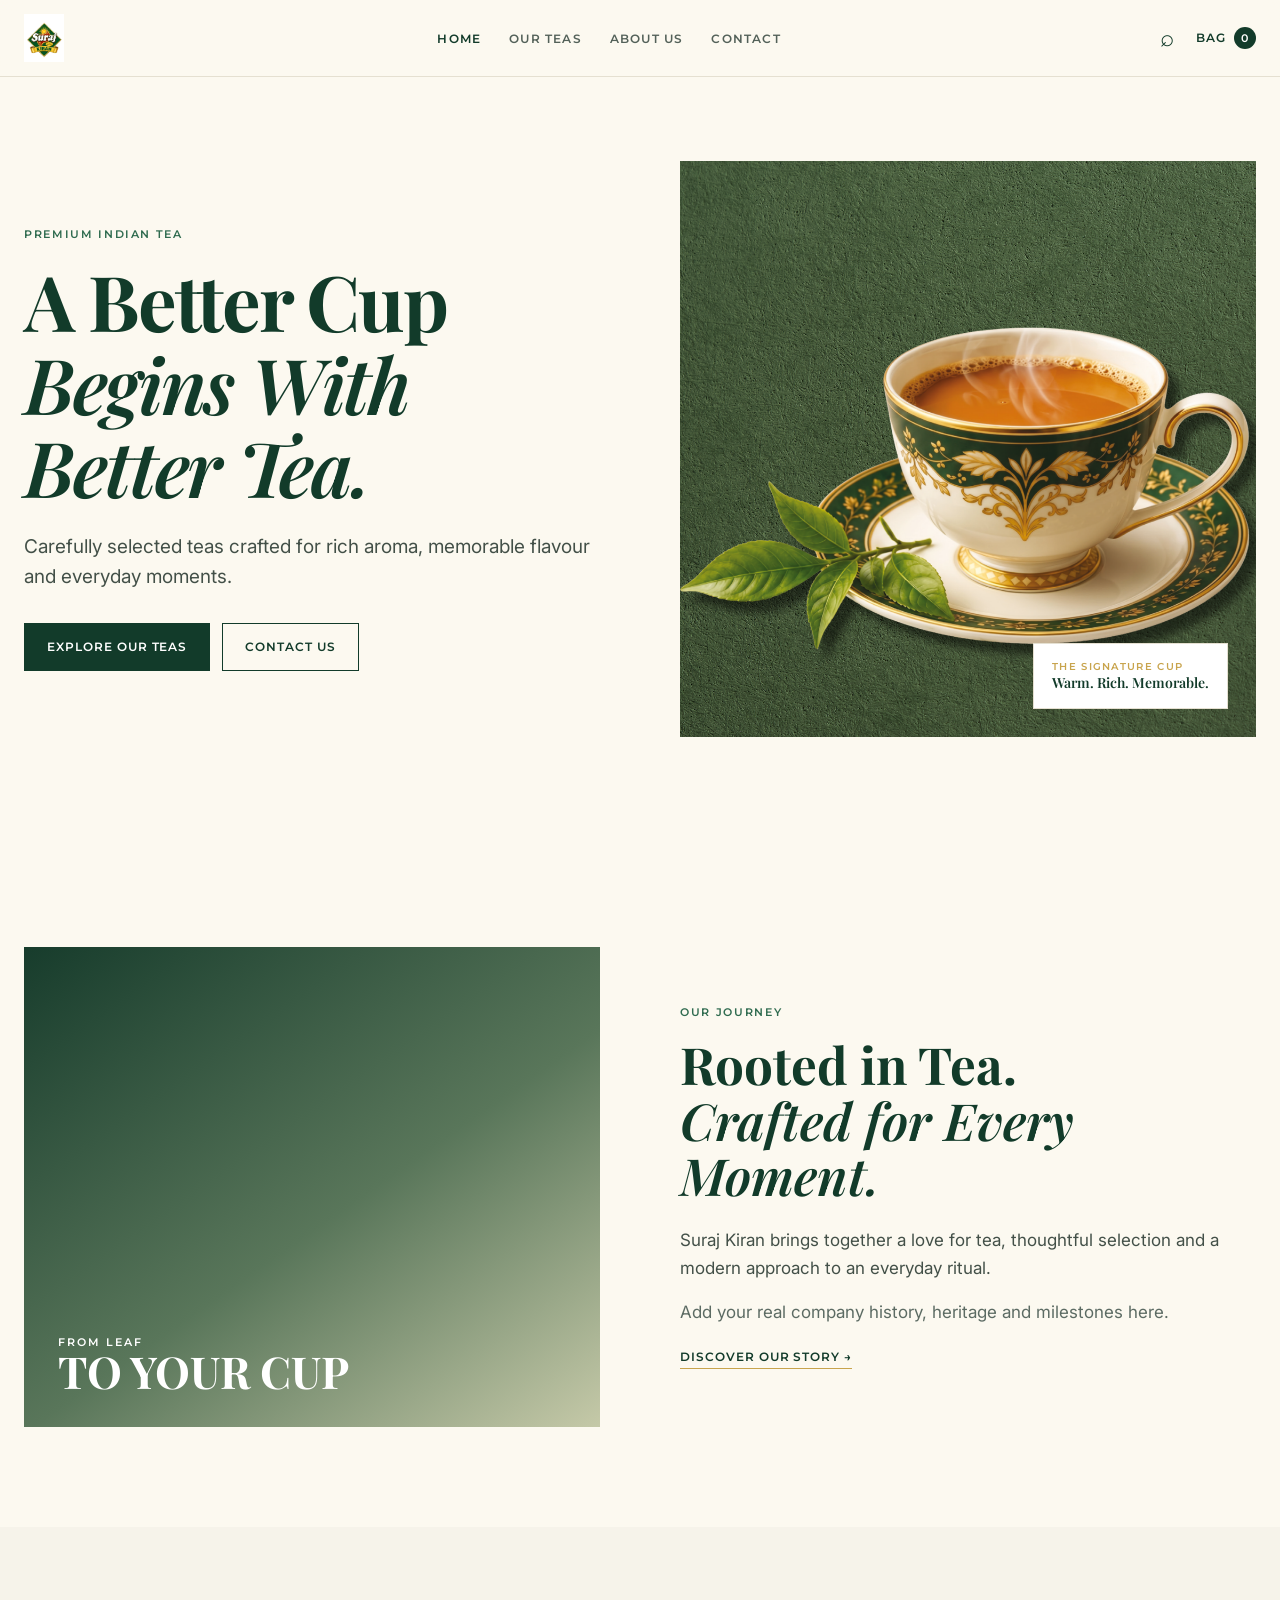
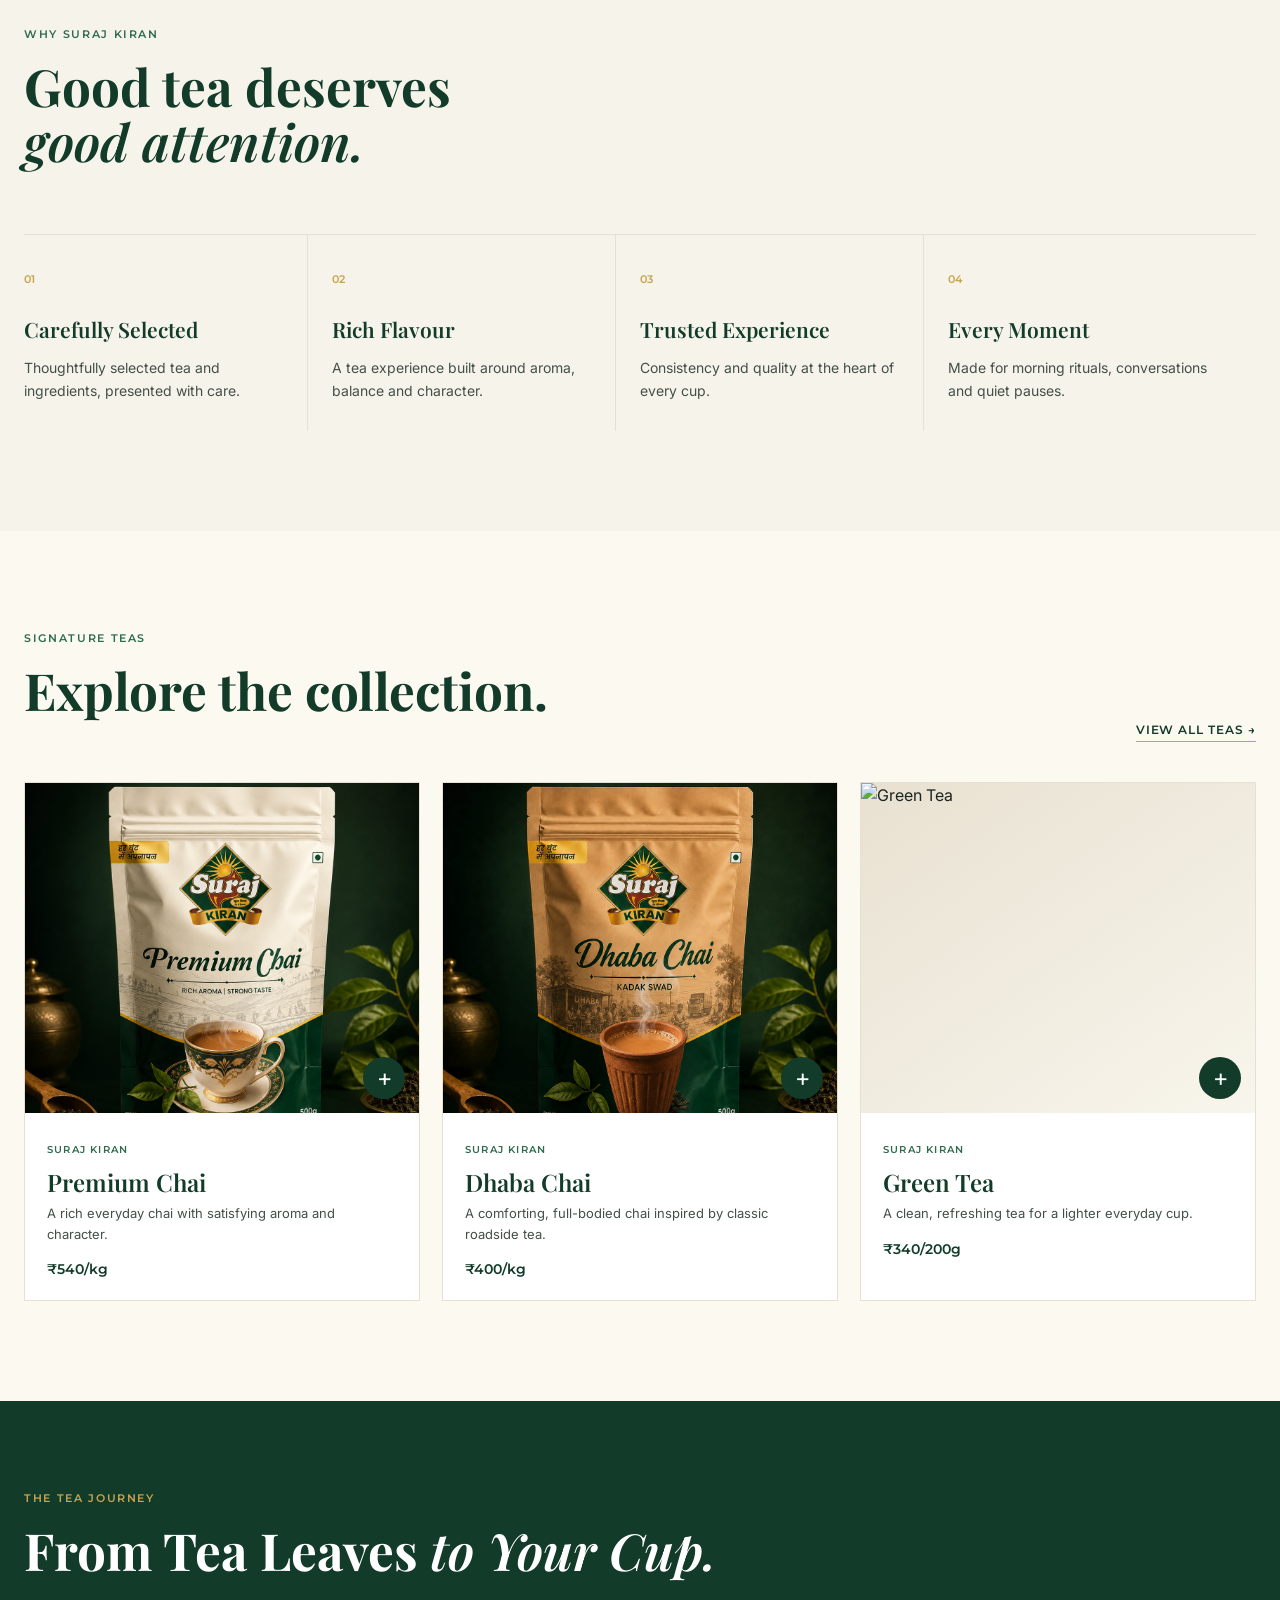
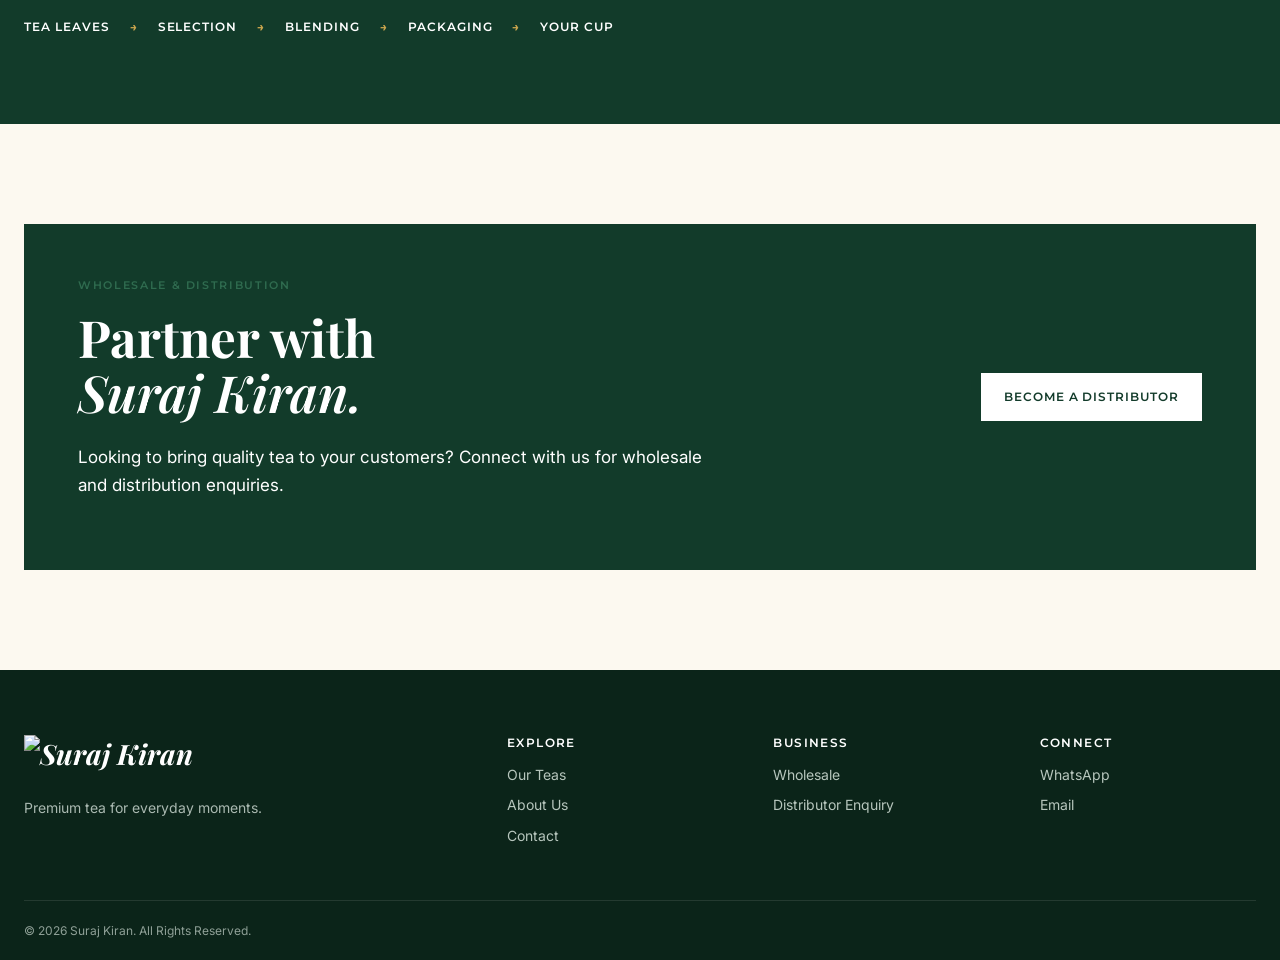
==== index.html @ 79d9b481 "Update index.html" ====
<!doctype html>
<html lang="en">
<head>
  <meta charset="utf-8">
  <meta name="viewport" content="width=device-width,initial-scale=1">
  <meta name="description" content="Suraj Kiran — premium Indian tea crafted for rich aroma and memorable flavour.">
  <title>Suraj Kiran | Premium Indian Tea</title>
  <link rel="preconnect" href="https://fonts.googleapis.com">
  <link rel="preconnect" href="https://fonts.gstatic.com" crossorigin>
  <link href="https://fonts.googleapis.com/css2?family=Inter:wght@400;500;600&family=Montserrat:wght@500;600;700&family=Playfair+Display:ital,wght@0,600;0,700;1,700&display=swap" rel="stylesheet">
  <link rel="stylesheet" href="styles.css">
</head>
<body data-page="home">
<header class="site-header">
  <div class="container nav">
    <button class="icon-btn mobile-only" id="menuBtn" aria-label="Open menu">☰</button>
    <a class="brand" href="index.html"><img src="logo.png" alt="Suraj Kiran"></a>
    <nav id="mainNav">
      <a class="active" href="index.html">Home</a>
      <a href="products.html">Our Teas</a>
      <a href="about.html">About Us</a>
      <a href="contact.html">Contact</a>
    </nav>
    <div class="nav-actions">
      <button class="icon-btn" id="searchBtn" aria-label="Search">⌕</button>
      <a class="cart-link" href="cart.html" aria-label="Shopping bag">Bag <span id="cartCount">0</span></a>
    </div>
  </div>
</header>

<main>
<section class="hero">
  <div class="container hero-grid">
    <div class="hero-copy">
      <span class="eyebrow">PREMIUM INDIAN TEA</span>
      <h1>A Better Cup<br><em>Begins With Better Tea.</em></h1>
      <p>Carefully selected teas crafted for rich aroma, memorable flavour and everyday moments.</p>
      <div class="actions"><a class="btn btn-primary" href="products.html">Explore Our Teas</a><a class="btn btn-ghost" href="contact.html">Contact Us</a></div>
    </div>
    <div class="hero-art hero-photo">
      <img class="hero-cup-image" src="cup with green background.png" alt="Suraj Kiran tea cup">
      <div class="hero-card"><span>THE SIGNATURE CUP</span><strong>Warm. Rich. Memorable.</strong></div>
    </div>
  </div>
</section>

<section class="section story">
  <div class="container split">
    <div class="art-panel plantation"><span>FROM LEAF</span><strong>TO YOUR CUP</strong></div>
    <div>
      <span class="eyebrow">OUR JOURNEY</span>
      <h2>Rooted in Tea.<br><em>Crafted for Every Moment.</em></h2>
      <p>Suraj Kiran brings together a love for tea, thoughtful selection and a modern approach to an everyday ritual.</p>
      <p class="muted">Add your real company history, heritage and milestones here.</p>
      <a class="text-link" href="about.html">Discover our story →</a>
    </div>
  </div>
</section>

<section class="section cream">
  <div class="container">
    <div class="section-head"><div><span class="eyebrow">WHY SURAJ KIRAN</span><h2>Good tea deserves<br><em>good attention.</em></h2></div></div>
    <div class="feature-grid">
      <article><span class="feature-no">01</span><h3>Carefully Selected</h3><p>Thoughtfully selected tea and ingredients, presented with care.</p></article>
      <article><span class="feature-no">02</span><h3>Rich Flavour</h3><p>A tea experience built around aroma, balance and character.</p></article>
      <article><span class="feature-no">03</span><h3>Trusted Experience</h3><p>Consistency and quality at the heart of every cup.</p></article>
      <article><span class="feature-no">04</span><h3>Every Moment</h3><p>Made for morning rituals, conversations and quiet pauses.</p></article>
    </div>
  </div>
</section>

<section class="section">
  <div class="container">
    <div class="section-head"><div><span class="eyebrow">SIGNATURE TEAS</span><h2>Explore the collection.</h2></div><a class="text-link" href="products.html">View all teas →</a></div>
    <div class="product-grid" id="featuredProducts"></div>
  </div>
</section>

<section class="journey">
  <div class="container">
    <span class="eyebrow gold">THE TEA JOURNEY</span>
    <h2>From Tea Leaves <em>to Your Cup.</em></h2>
    <div class="steps"><span>Tea Leaves</span><b>→</b><span>Selection</span><b>→</b><span>Blending</span><b>→</b><span>Packaging</span><b>→</b><span>Your Cup</span></div>
  </div>
</section>

<section class="section">
  <div class="container distributor">
    <div><span class="eyebrow">WHOLESALE & DISTRIBUTION</span><h2>Partner with<br><em>Suraj Kiran.</em></h2><p>Looking to bring quality tea to your customers? Connect with us for wholesale and distribution enquiries.</p></div>
    <a class="btn btn-light" href="contact.html">Become a Distributor</a>
  </div>
</section>
</main>

<footer class="footer"><div class="container footer-grid">
  <div><a class="brand brand-light" href="index.html"><img src="Logo.png" alt="Suraj Kiran"></a><p>Premium tea for everyday moments.</p></div>
  <div><h4>Explore</h4><a href="products.html">Our Teas</a><a href="about.html">About Us</a><a href="contact.html">Contact</a></div>
  <div><h4>Business</h4><a href="contact.html">Wholesale</a><a href="contact.html">Distributor Enquiry</a></div>
  <div><h4>Connect</h4><a href="https://wa.me/919942995694">WhatsApp</a><a href="mailto:info@surajkiran.in">Email</a></div>
</div><div class="container footer-bottom">© 2026 Suraj Kiran. All Rights Reserved.</div></footer>
<script src="app.js"></script>
</body>
</html>
---- styles.css ----
:root{--green:#123b2a;--green2:#2f6b4f;--cream:#fcf9f0;--gold:#c8a44d;--ink:#1c2420;--muted:#5c6b63;--line:#e5e0d1;--white:#fff;--max:1280px}
*{box-sizing:border-box}html{scroll-behavior:smooth}body{margin:0;background:var(--cream);color:var(--ink);font-family:Inter,system-ui,sans-serif;line-height:1.6}a{color:inherit;text-decoration:none}button,input,textarea,select{font:inherit}button{cursor:pointer}.container{width:min(var(--max),calc(100% - 48px));margin:auto}.site-header{position:sticky;top:0;z-index:20;background:rgba(252,249,240,.94);backdrop-filter:blur(12px);border-bottom:1px solid var(--line)}.nav{height:76px;display:flex;align-items:center;gap:36px}.brand{font:italic 700 28px "Playfair Display",serif;color:var(--green);white-space:nowrap}.brand img{height:48px;width:auto;display:block}.brand-light{color:#fff}.nav nav{display:flex;gap:28px;margin:auto}.nav nav a{font:600 12px Montserrat,sans-serif;letter-spacing:.1em;text-transform:uppercase;color:#536159}.nav nav a.active,.nav nav a:hover{color:var(--green)}.nav-actions{display:flex;align-items:center;gap:16px}.icon-btn{border:0;background:transparent;color:var(--green);font-size:24px}.cart-link{font:600 12px Montserrat,sans-serif;letter-spacing:.08em;text-transform:uppercase;color:var(--green)}.cart-link span{display:inline-grid;place-items:center;background:var(--green);color:#fff;border-radius:50%;min-width:22px;height:22px;margin-left:4px;font-size:11px}.mobile-only{display:none}.hero{padding:84px 0 110px;background:var(--cream)}.hero-grid{display:grid;grid-template-columns:1fr 1fr;align-items:center;gap:80px}.hero-copy p{font-size:19px}.eyebrow{display:block;font:600 11px Montserrat,sans-serif;letter-spacing:.15em;color:var(--green2);margin-bottom:18px}.gold{color:var(--gold)}h1,h2{font-family:"Playfair Display",serif;line-height:1.08;color:var(--green);margin:0 0 24px}h1{font-size:clamp(46px,6vw,82px);letter-spacing:-.03em}h2{font-size:clamp(34px,4vw,54px)}h1 em,h2 em{font-weight:600}p{font-size:17px;color:#435048;max-width:650px}.actions{display:flex;gap:12px;flex-wrap:wrap;margin-top:30px}.btn{display:inline-flex;justify-content:center;align-items:center;border:1px solid transparent;padding:14px 22px;min-height:48px;font:600 12px Montserrat,sans-serif;letter-spacing:.08em;text-transform:uppercase}.btn-primary{background:var(--green);color:#fff}.btn-primary:hover{background:#0b2d20}.btn-ghost{border-color:var(--green);color:var(--green)}.btn-light{background:#fff;color:var(--green)}.full{width:100%}.hero-art{min-height:500px;position:relative;background:#e9e2d1;overflow:hidden;display:grid;place-items:center}.hero-photo{background:#e9e2d1}.hero-cup-image{width:100%;height:100%;object-fit:cover;display:block}.hero-card{position:absolute;right:28px;bottom:28px;background:#fff;padding:16px 18px;z-index:4;border:1px solid var(--line);display:flex;flex-direction:column}.hero-card span{font:600 10px Montserrat;letter-spacing:.13em;color:var(--gold)}.hero-card strong{font:600 14px "Playfair Display";color:var(--green)}.section{padding:100px 0}.cream{background:#f6f3ea}.split{display:grid;grid-template-columns:1fr 1fr;gap:80px;align-items:center}.art-panel{min-height:480px;background:linear-gradient(145deg,#173c2c,#59765a 55%,#c5c9a8);color:#fff;display:flex;flex-direction:column;justify-content:end;padding:34px;position:relative;overflow:hidden}.art-panel span,.art-panel strong{position:relative}.art-panel span{font:600 11px Montserrat;letter-spacing:.18em}.art-panel strong{font:700 44px "Playfair Display";line-height:1}.section-head{display:flex;justify-content:space-between;align-items:end;margin-bottom:40px}.text-link{font:600 12px Montserrat;color:var(--green);letter-spacing:.08em;text-transform:uppercase;border-bottom:1px solid var(--gold);padding-bottom:4px}.feature-grid{display:grid;grid-template-columns:repeat(4,1fr);border-top:1px solid var(--line)}.feature-grid article{padding:30px 24px 15px 0;border-right:1px solid var(--line);margin-right:24px}.feature-grid article:last-child{border:0}.feature-no{color:var(--gold);font:600 11px Montserrat}.feature-grid h3{font:600 21px "Playfair Display";color:var(--green);margin:25px 0 10px}.feature-grid p{font-size:14px}.product-grid{display:grid;grid-template-columns:repeat(3,1fr);gap:22px}.product-card{background:#fff;border:1px solid var(--line);position:relative}.product-media{height:330px;background:linear-gradient(145deg,#e8e1d1,#f8f5ec);display:grid;place-items:center;position:relative;overflow:hidden}.product-media img{width:100%;height:100%;object-fit:cover}
.product-slider{
  display:flex;
  width:100%;
  height:100%;
  overflow-x:auto;
  scroll-snap-type:x mandatory;
  scrollbar-width:none;
  -webkit-overflow-scrolling:touch;
}

.product-slider::-webkit-scrollbar{
  display:none;
}

.product-slider img{
  flex:0 0 100%;
  width:100%;
  height:100%;
  object-fit:cover;
  scroll-snap-align:start;
}.quick-add{position:absolute;right:14px;bottom:14px;width:42px;height:42px;border-radius:50%;border:0;background:var(--green);color:#fff;font-size:24px}.product-body{padding:22px}.product-cat{font:600 10px Montserrat;letter-spacing:.12em;color:var(--green2)}.product-name{font:600 24px "Playfair Display";color:var(--green);margin:5px 0}.product-desc{font-size:13px;margin:0 0 16px}.product-meta{display:flex;justify-content:space-between;align-items:center}.price{font:600 14px Montserrat;color:var(--green)}.journey{background:var(--green);color:#fff;padding:90px 0}.journey h2{color:#fff}.steps{display:flex;gap:20px;align-items:center;flex-wrap:wrap;margin-top:40px;font:600 12px Montserrat;letter-spacing:.08em;text-transform:uppercase}.steps b{color:var(--gold)}.distributor{background:var(--green);color:#fff;padding:54px;display:flex;justify-content:space-between;align-items:center;gap:40px}.distributor h2,.distributor p{color:#fff}.footer{background:#0b2419;color:#dce7df;padding:65px 0 20px}.footer-grid{display:grid;grid-template-columns:2fr 1fr 1fr 1fr;gap:50px}.footer h4{color:#fff;margin:0 0 14px;font:600 12px Montserrat;letter-spacing:.12em;text-transform:uppercase}.footer-grid a:not(.brand){display:block;color:#b7c6bd;margin:8px 0;font-size:14px}.footer-grid p{color:#aab9b1;font-size:14px}.footer-bottom{border-top:1px solid #ffffff1a;margin-top:45px;padding-top:20px;color:#8fa097;font-size:12px}.page-hero{padding:90px 0 80px;background:#f1eee5}.catalog-tools{display:flex;gap:15px;align-items:center;justify-content:space-between;margin-bottom:35px;flex-wrap:wrap}.catalog-tools input{flex:1;min-width:230px;padding:15px 18px;border:1px solid var(--line);background:#fff;outline:none}.contact-grid{display:grid;grid-template-columns:1fr 1fr;gap:70px}.contact-list>div{display:flex;flex-direction:column;border-top:1px solid var(--line);padding:16px 0}.contact-list strong{font:600 10px Montserrat;letter-spacing:.12em;text-transform:uppercase;color:var(--green)}.form-card{background:#fff;border:1px solid var(--line);padding:28px}.form-card label{display:block;font:600 10px Montserrat;letter-spacing:.1em;text-transform:uppercase;color:var(--green);margin-bottom:16px}.form-card input,.form-card textarea{width:100%;border:1px solid var(--line);padding:13px;margin-top:7px;background:#fcfbf7;outline:none}.cart-layout{display:grid;grid-template-columns:1.6fr .8fr;gap:35px}.cart-item{background:#fff;border:1px solid var(--line);padding:18px;display:grid;grid-template-columns:90px 1fr auto;gap:18px;align-items:center;margin-bottom:12px}.thumb{width:90px;height:100px;background:#e9e2d1;display:grid;place-items:center}.thumb img{width:100%;height:100%;object-fit:cover}.summary{background:#fff;border:1px solid var(--line);padding:28px;height:max-content;position:sticky;top:100px}.sum-row{display:flex;justify-content:space-between;padding:12px 0;font-size:14px}.sum-row.total{font-size:18px}.panel{background:#fff;border:1px solid var(--line);padding:25px}.small{font-size:12px}.muted{color:var(--muted)}@media(max-width:900px){.nav{height:68px;justify-content:space-between}.mobile-only{display:block}.nav nav{display:none}.nav nav.open{position:absolute;top:68px;left:0;right:0;background:var(--cream);display:flex;flex-direction:column;padding:20px 24px;border-bottom:1px solid var(--line);gap:14px}.hero{padding:55px 0 70px}.hero-grid,.split,.cart-layout,.contact-grid{grid-template-columns:1fr;gap:35px}.hero-art{min-height:390px}.feature-grid{grid-template-columns:1fr 1fr}.product-grid{grid-template-columns:1fr 1fr}.footer-grid{grid-template-columns:1fr 1fr}.distributor{padding:35px;flex-direction:column;align-items:flex-start}}@media(max-width:560px){.container{width:min(100% - 32px,var(--max))}.brand img{height:42px}.nav-actions{gap:8px}.hero-grid{gap:25px}.hero-art{min-height:330px}.hero-card{right:12px;bottom:12px}.section{padding:70px 0}.feature-grid,.product-grid,.footer-grid{grid-template-columns:1fr}.product-media{height:300px}.steps{gap:10px}.distributor{padding:28px 22px}.cart-item{grid-template-columns:62px 1fr}.cart-item>.cart-price{grid-column:2}.thumb{width:62px;height:75px}}
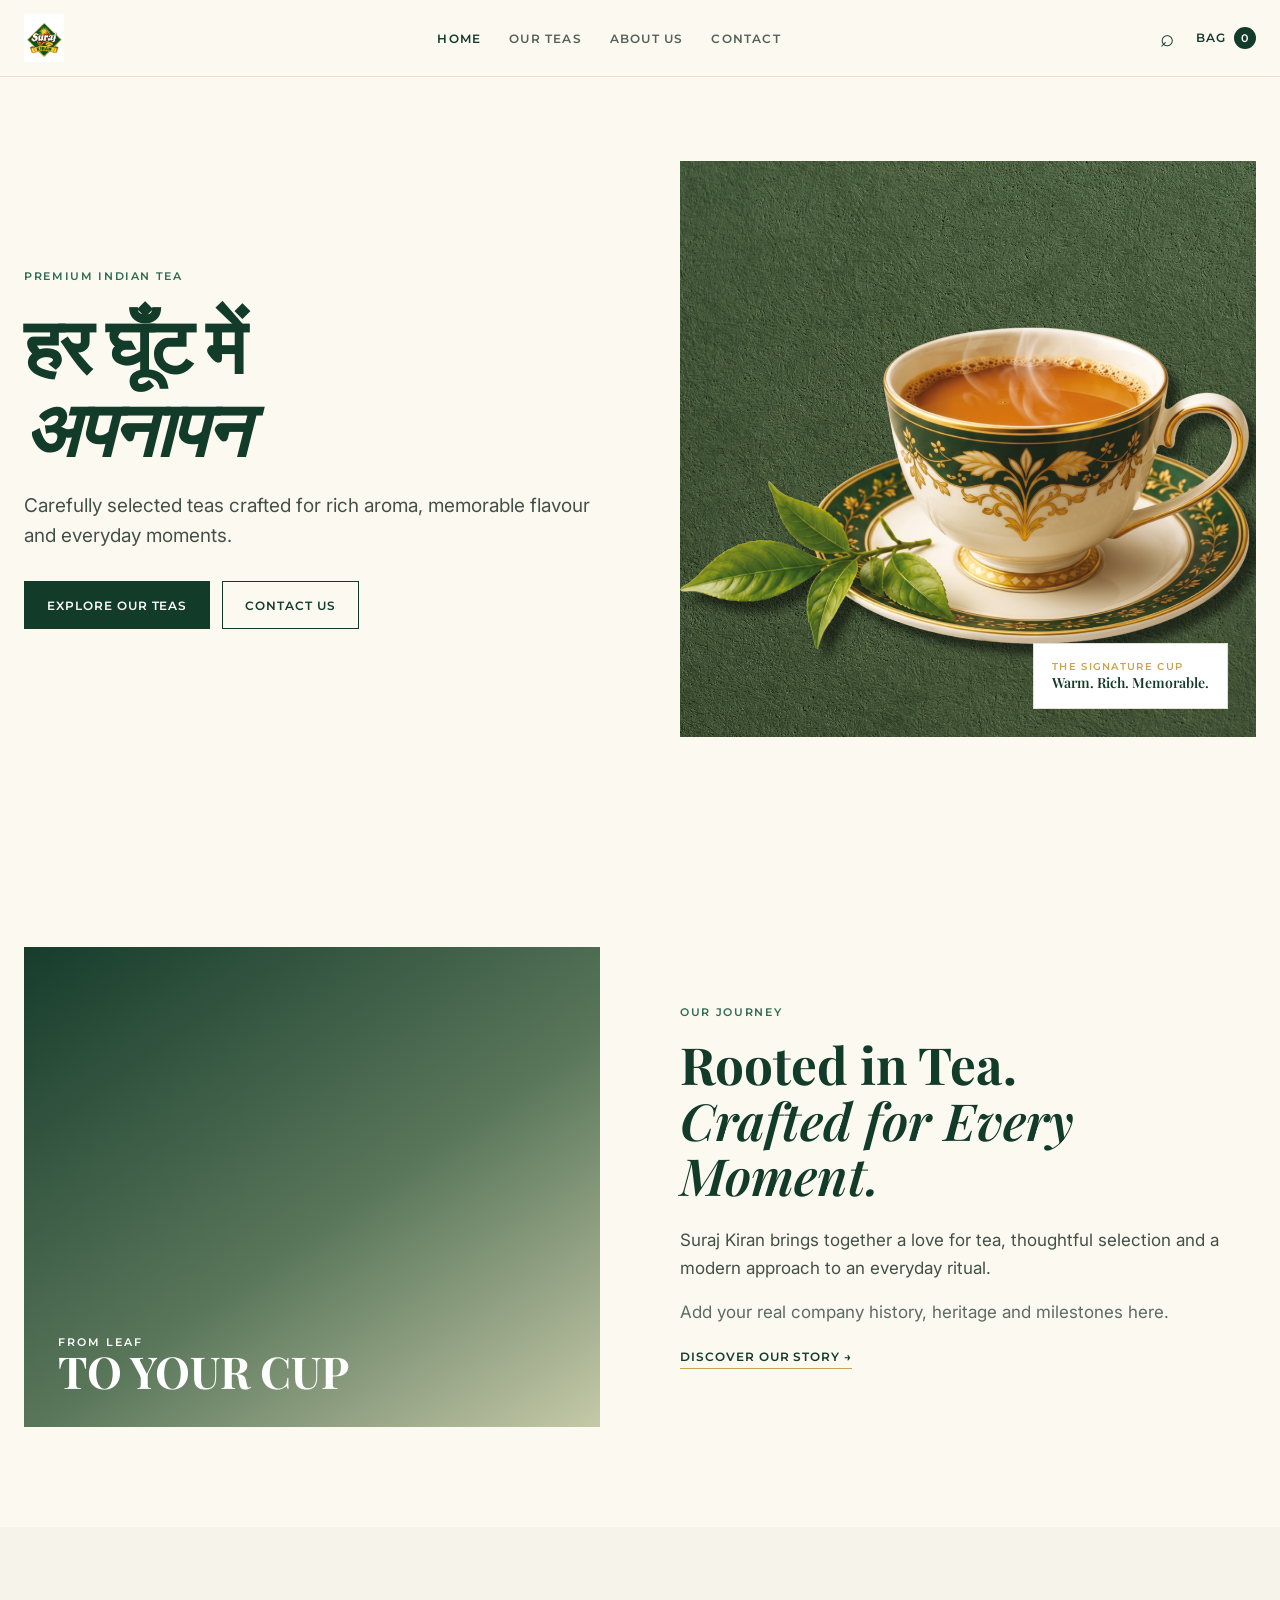
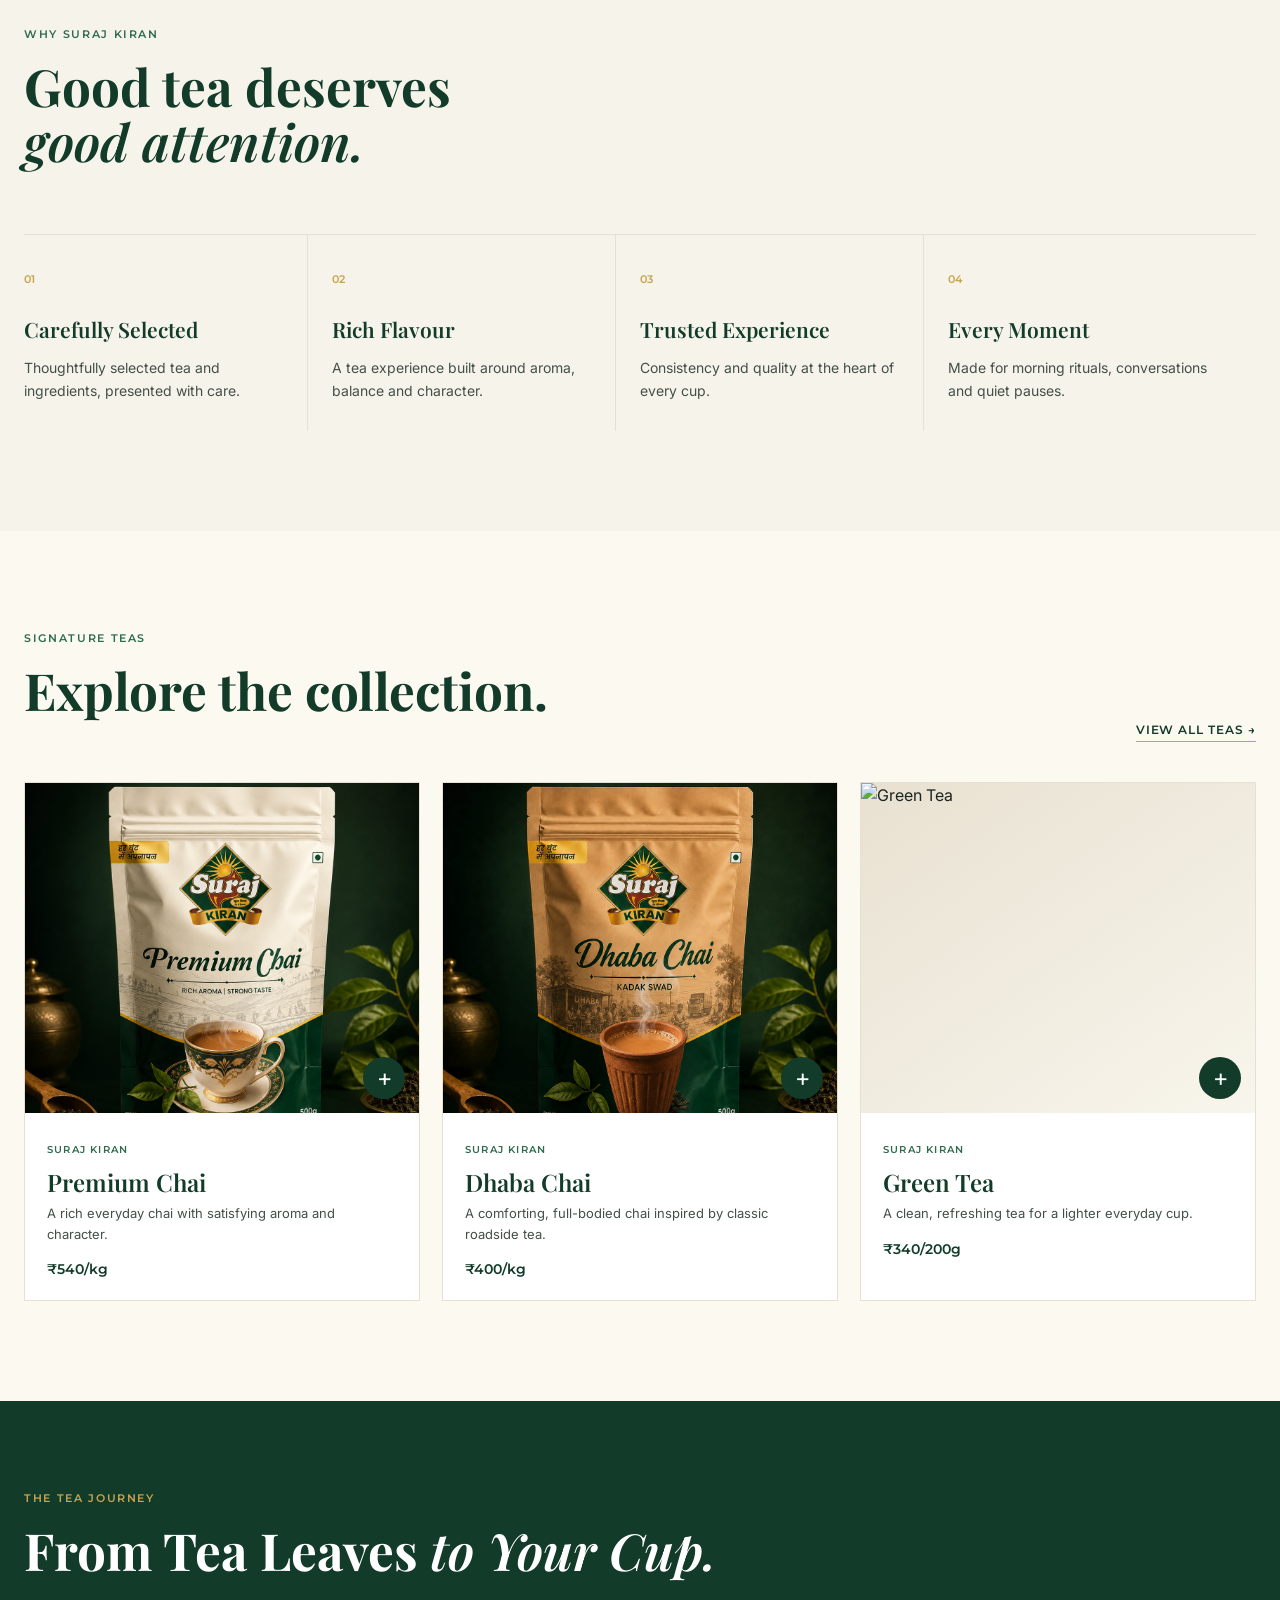
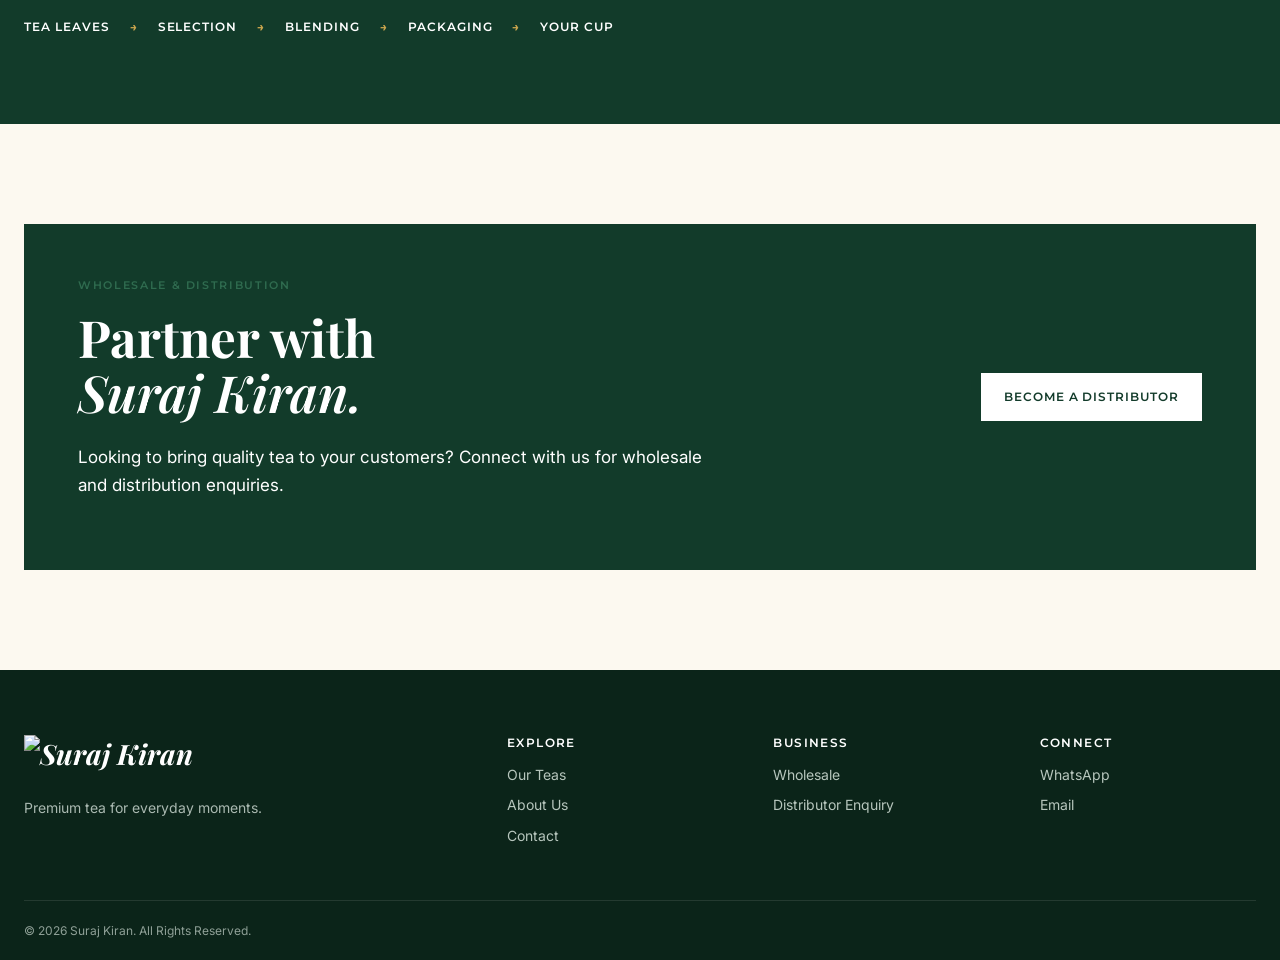
==== commit c2ebd295: "Update index.html" ====
--- a/index.html
+++ b/index.html
@@ -33,7 +33,7 @@
   <div class="container hero-grid">
     <div class="hero-copy">
       <span class="eyebrow">PREMIUM INDIAN TEA</span>
-      <h1>A Better Cup<br><em>Begins With Better Tea.</em></h1>
+      <h1>हर घूँट में<br><em>अपनापन</em></h1>
       <p>Carefully selected teas crafted for rich aroma, memorable flavour and everyday moments.</p>
       <div class="actions"><a class="btn btn-primary" href="products.html">Explore Our Teas</a><a class="btn btn-ghost" href="contact.html">Contact Us</a></div>
     </div>
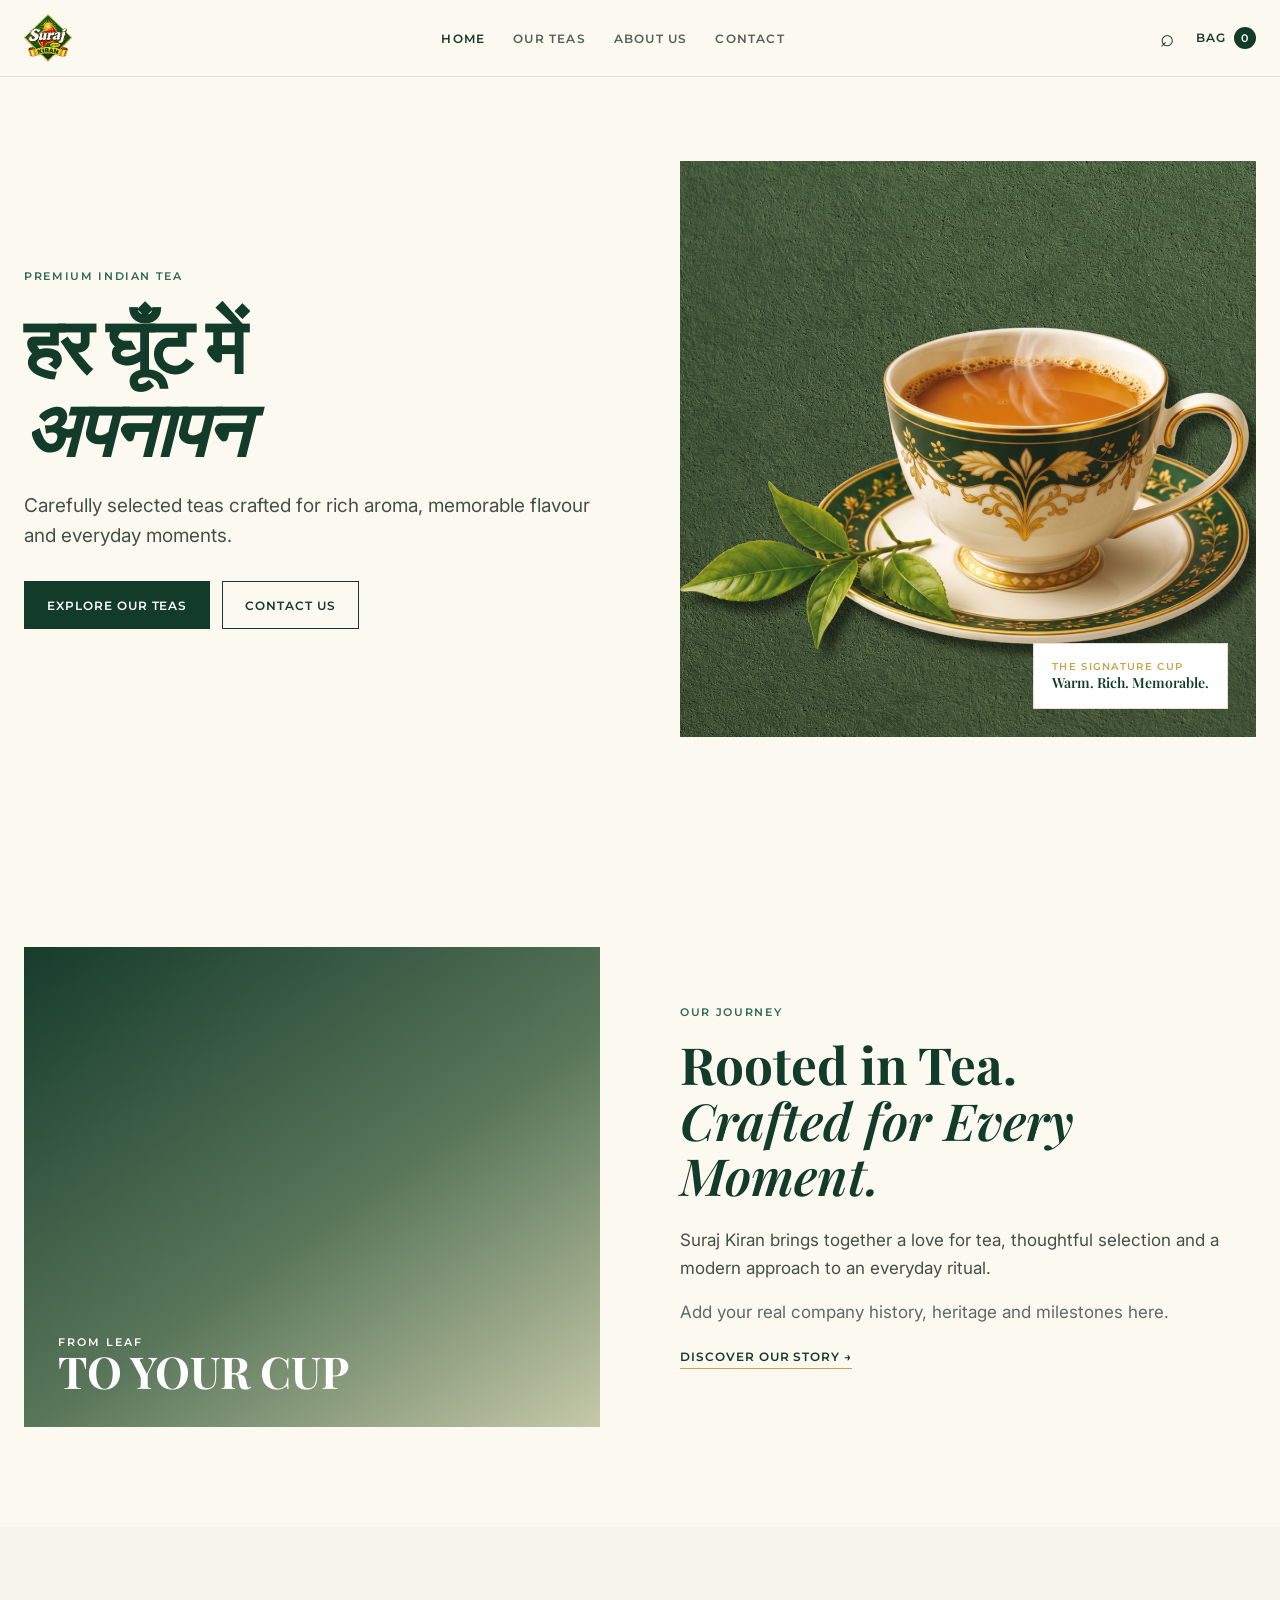
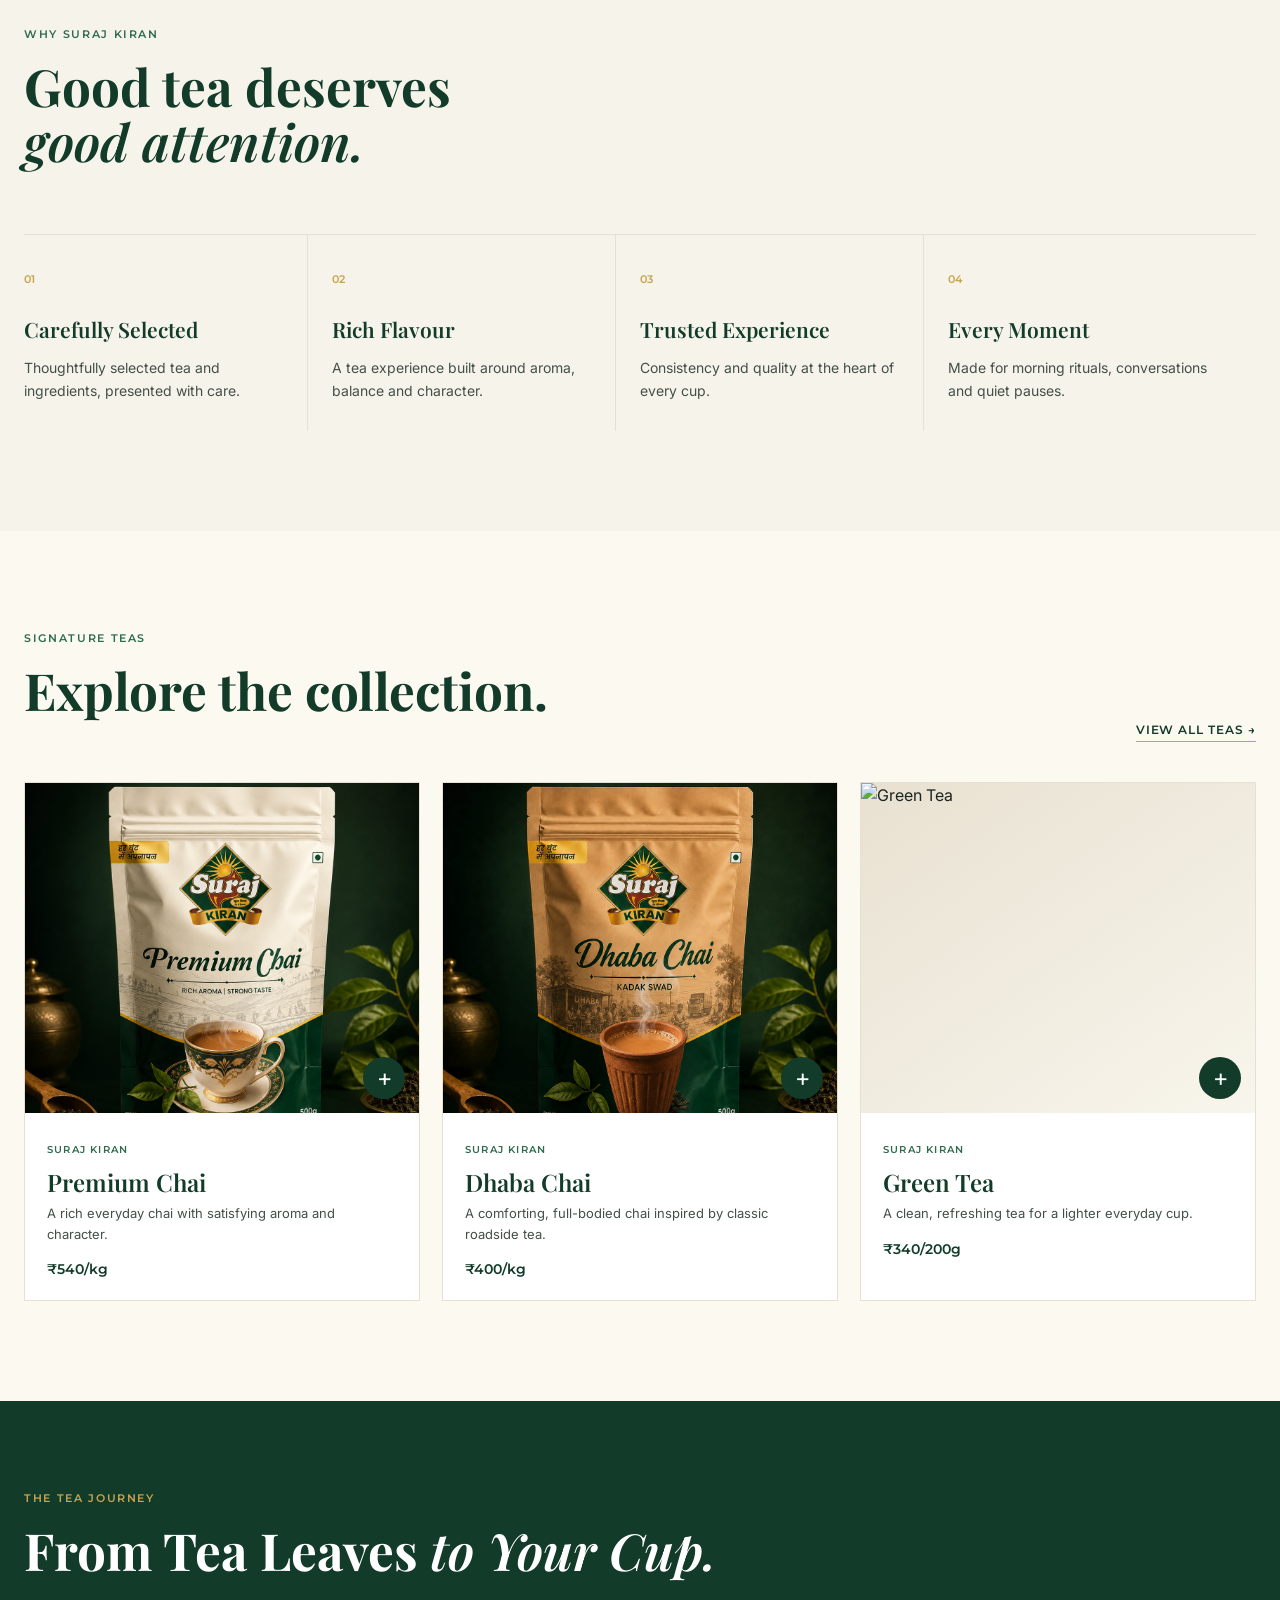
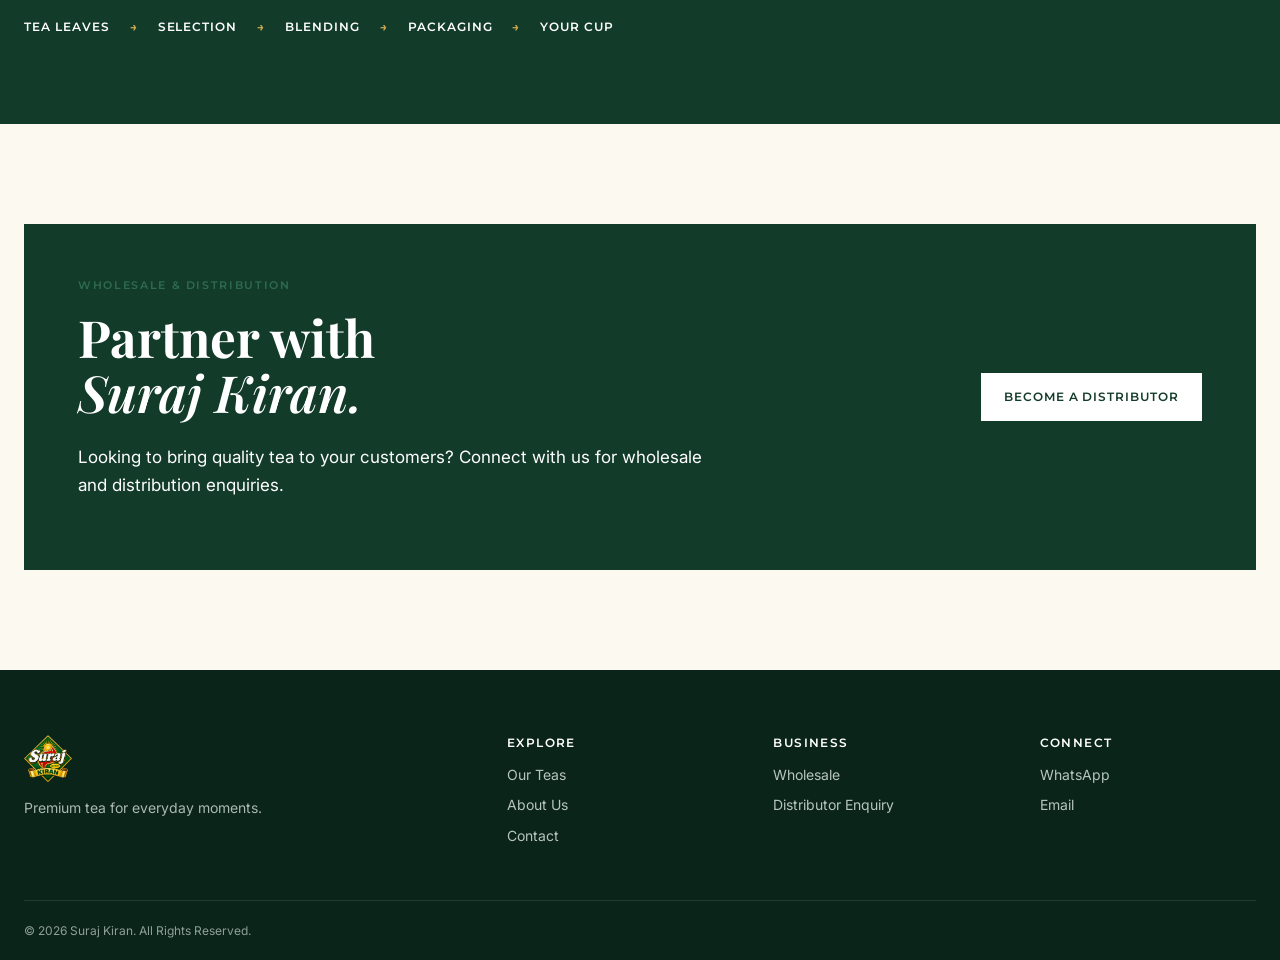
==== commit ab4c7fd3: "Update index.html" ====
--- a/index.html
+++ b/index.html
@@ -14,7 +14,7 @@
 <header class="site-header">
   <div class="container nav">
     <button class="icon-btn mobile-only" id="menuBtn" aria-label="Open menu">☰</button>
-    <a class="brand" href="index.html"><img src="logo.png" alt="Suraj Kiran"></a>
+    <a class="brand" href="index.html"><img src="Logo.png" alt="Suraj Kiran"></a>
     <nav id="mainNav">
       <a class="active" href="index.html">Home</a>
       <a href="products.html">Our Teas</a>
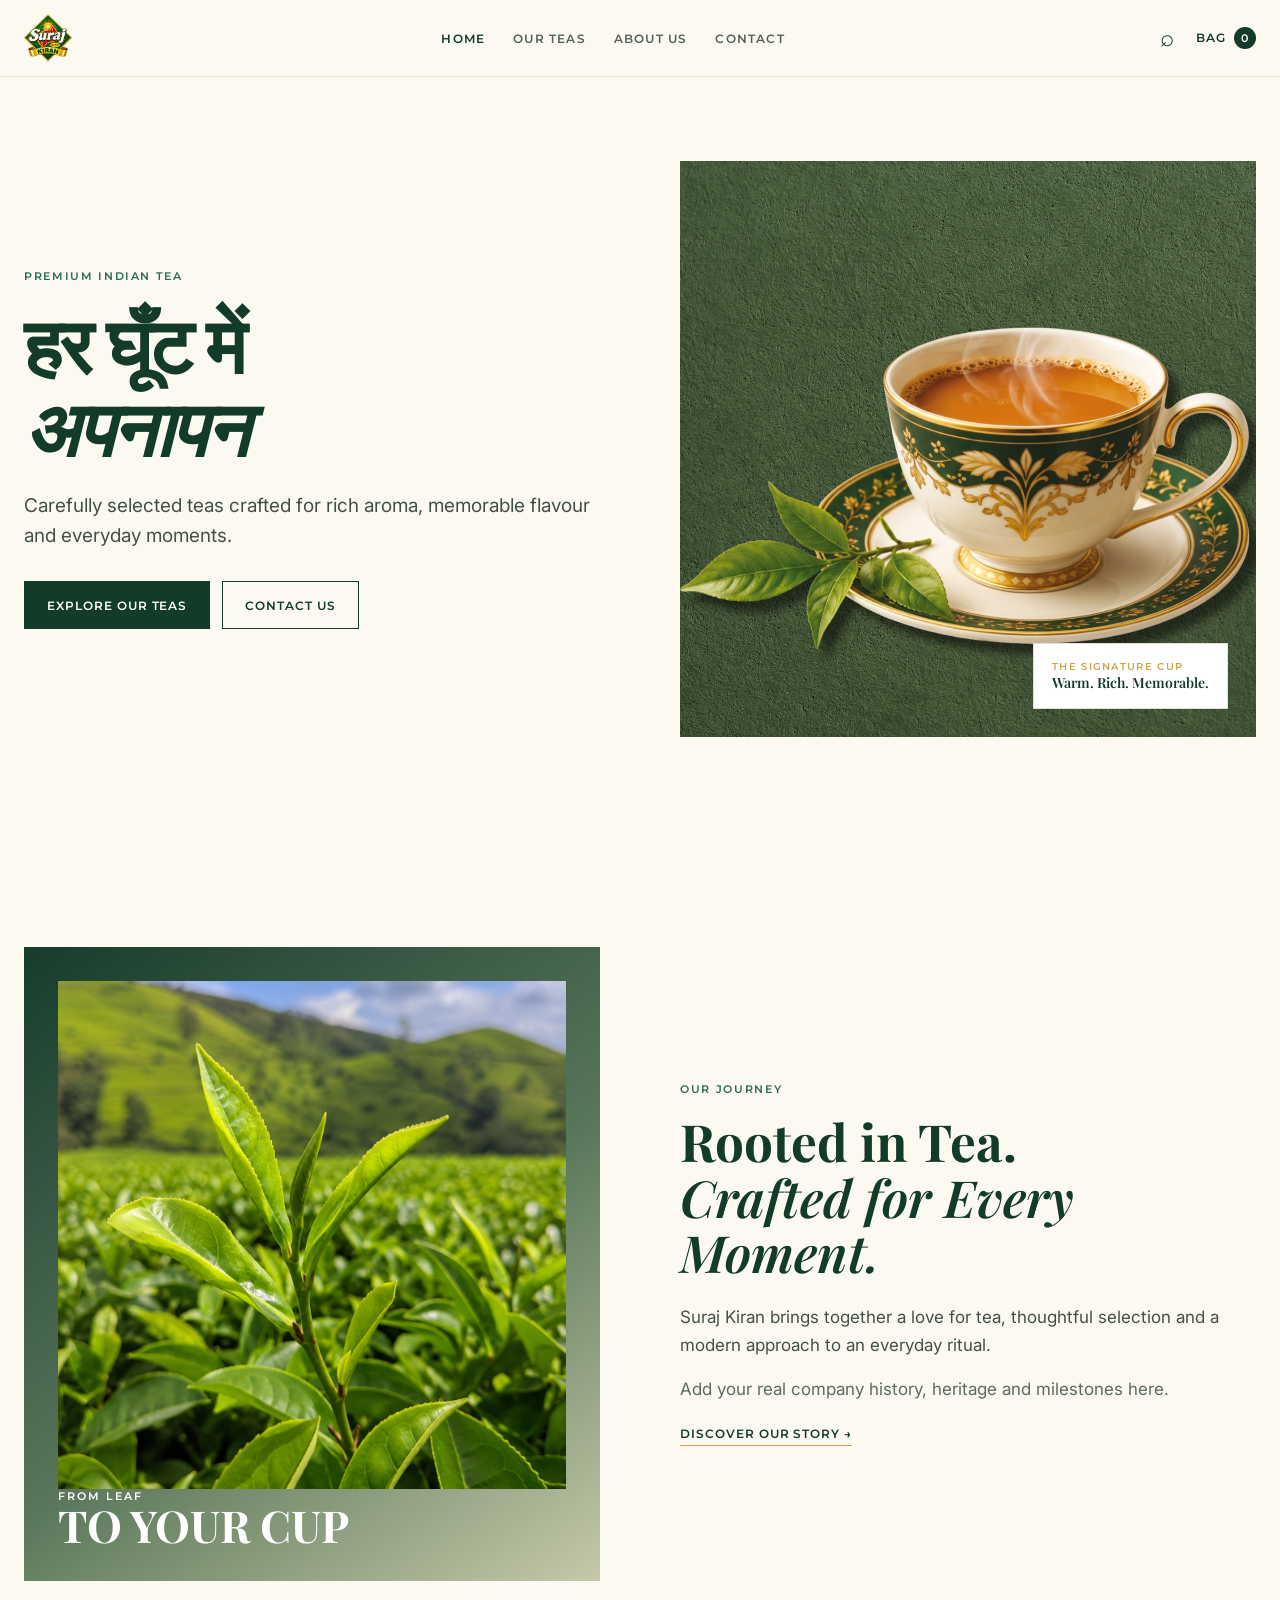
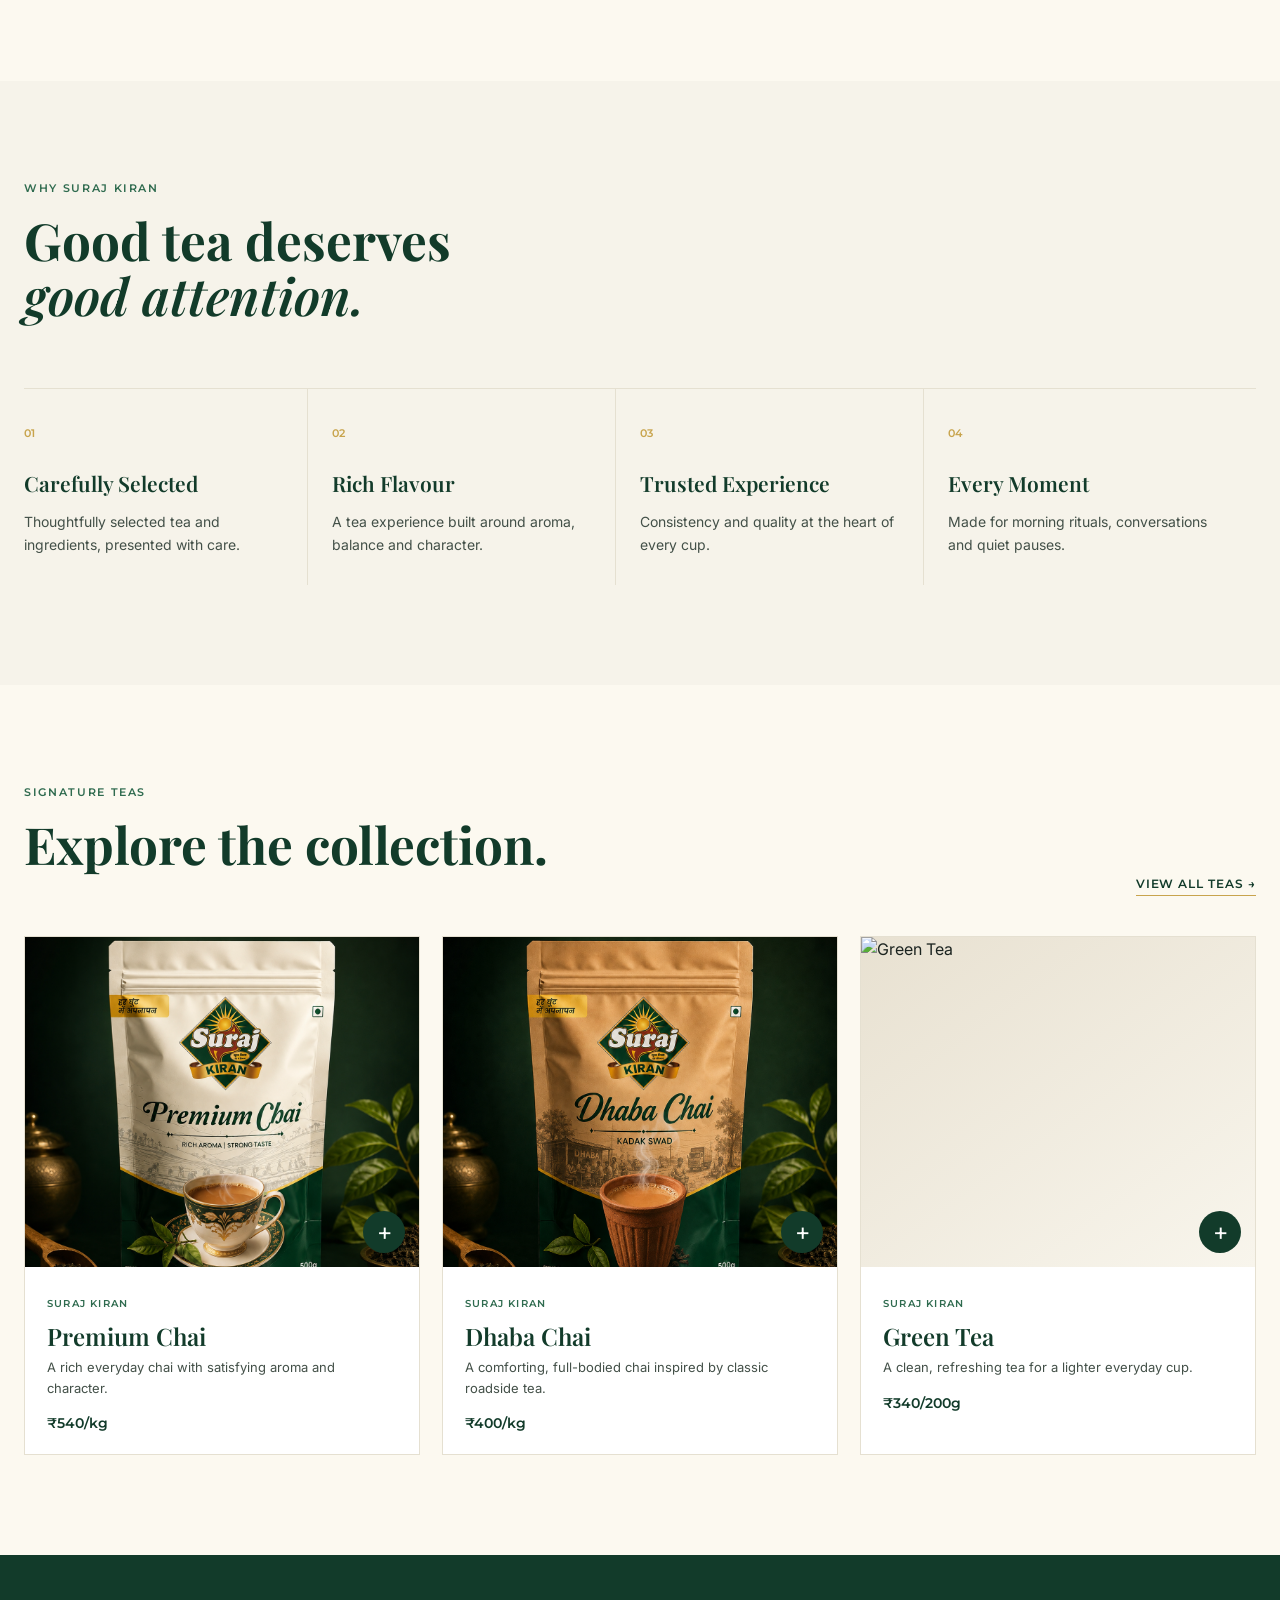
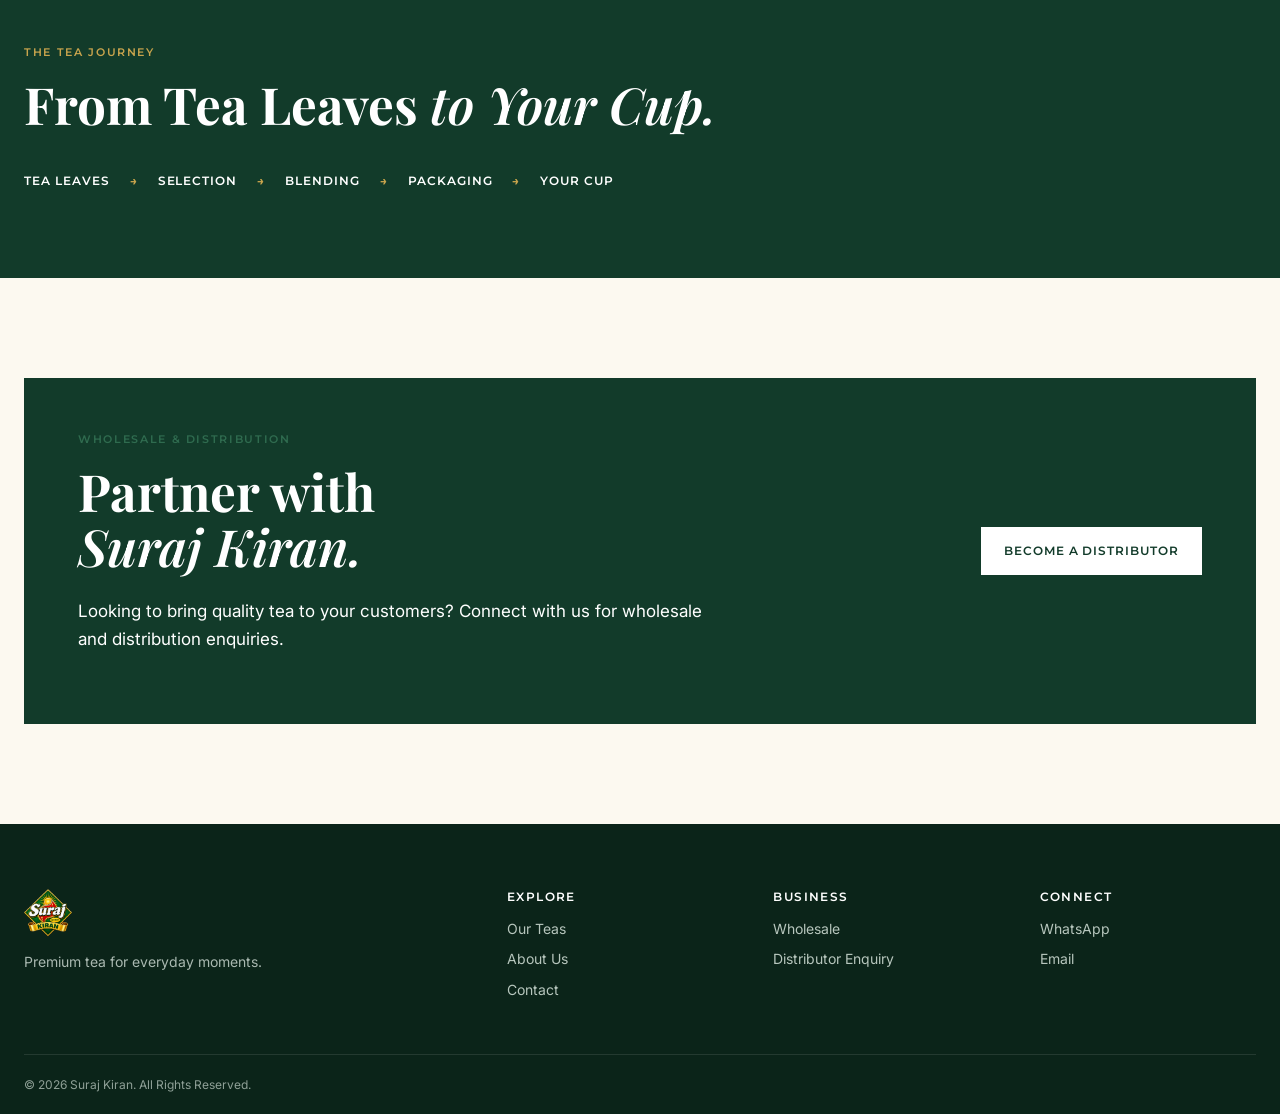
==== commit e0f85076: "Update index.html" ====
--- a/index.html
+++ b/index.html
@@ -46,7 +46,11 @@
 
 <section class="section story">
   <div class="container split">
-    <div class="art-panel plantation"><span>FROM LEAF</span><strong>TO YOUR CUP</strong></div>
+    <div class="art-panel plantation">
+  <img src="leaves.png" alt="Tea leaves">
+  <span>FROM LEAF</span>
+  <strong>TO YOUR CUP</strong>
+</div>
     <div>
       <span class="eyebrow">OUR JOURNEY</span>
       <h2>Rooted in Tea.<br><em>Crafted for Every Moment.</em></h2>
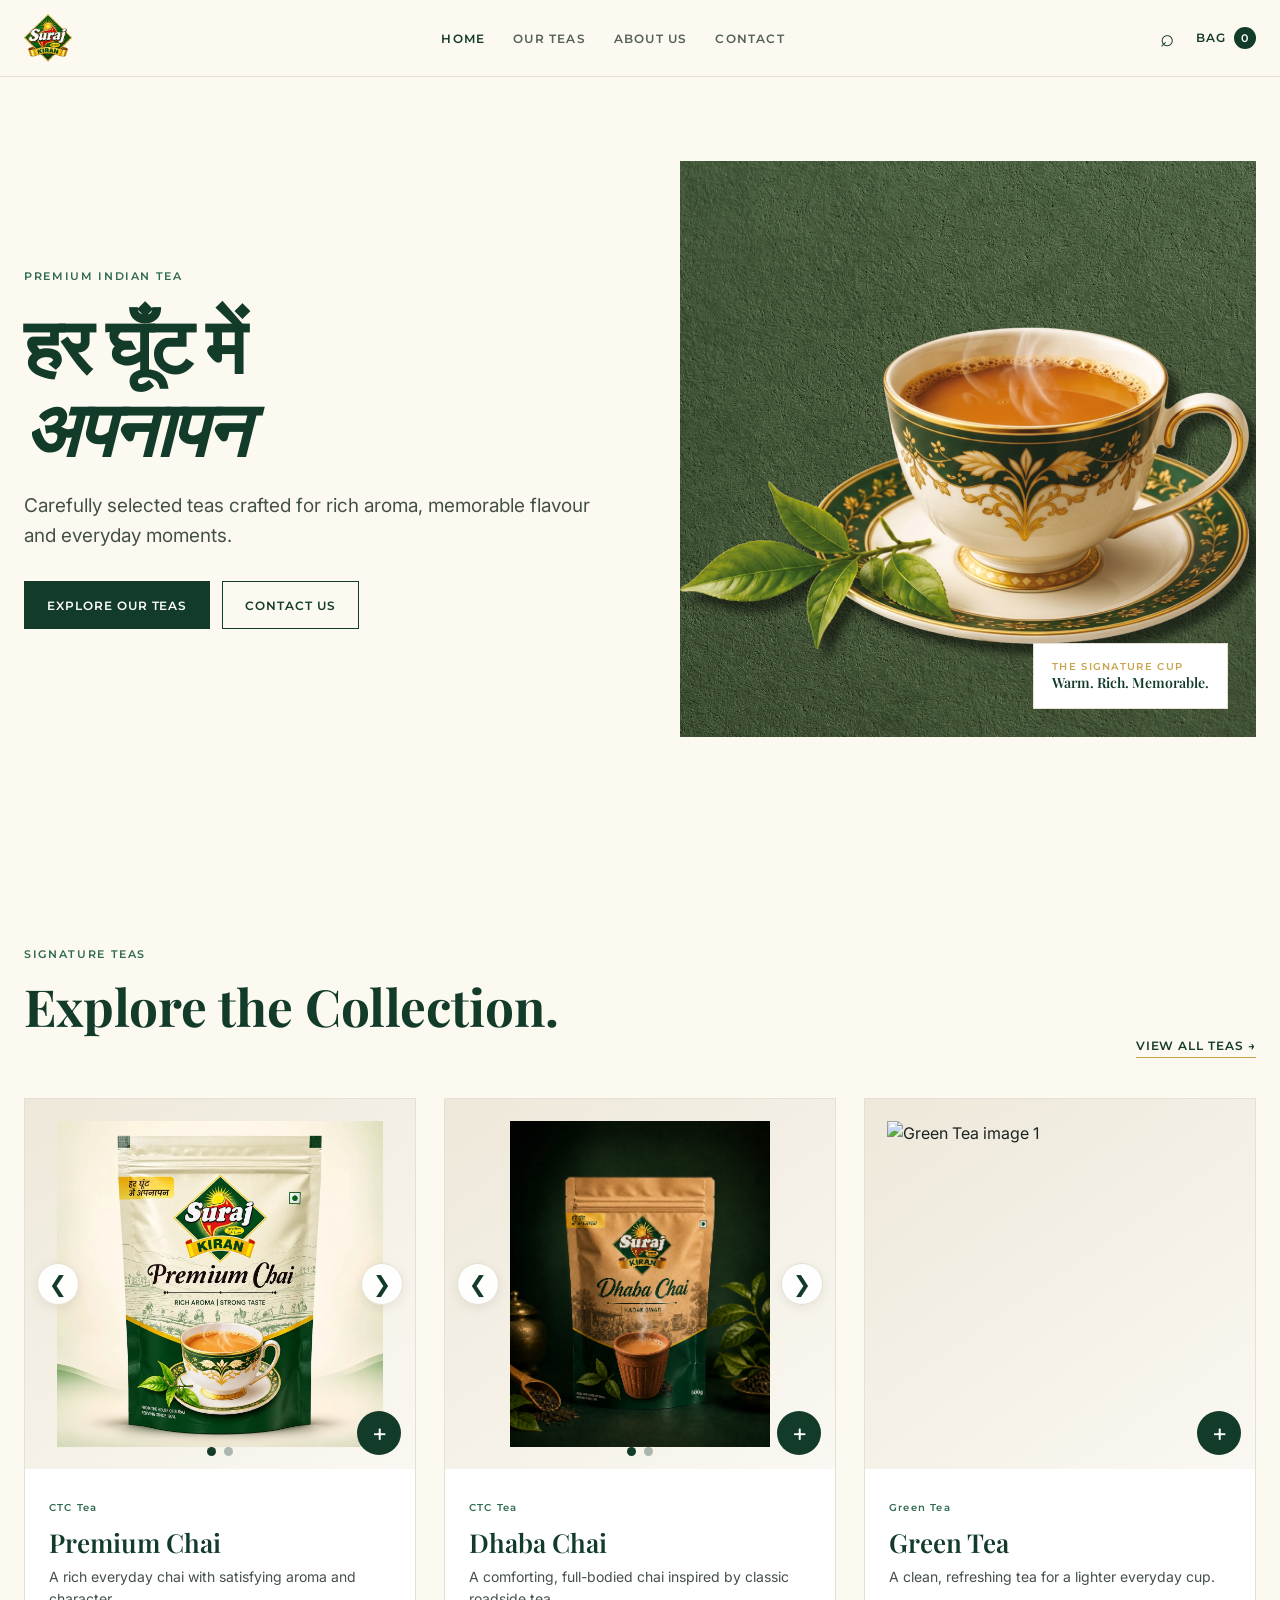
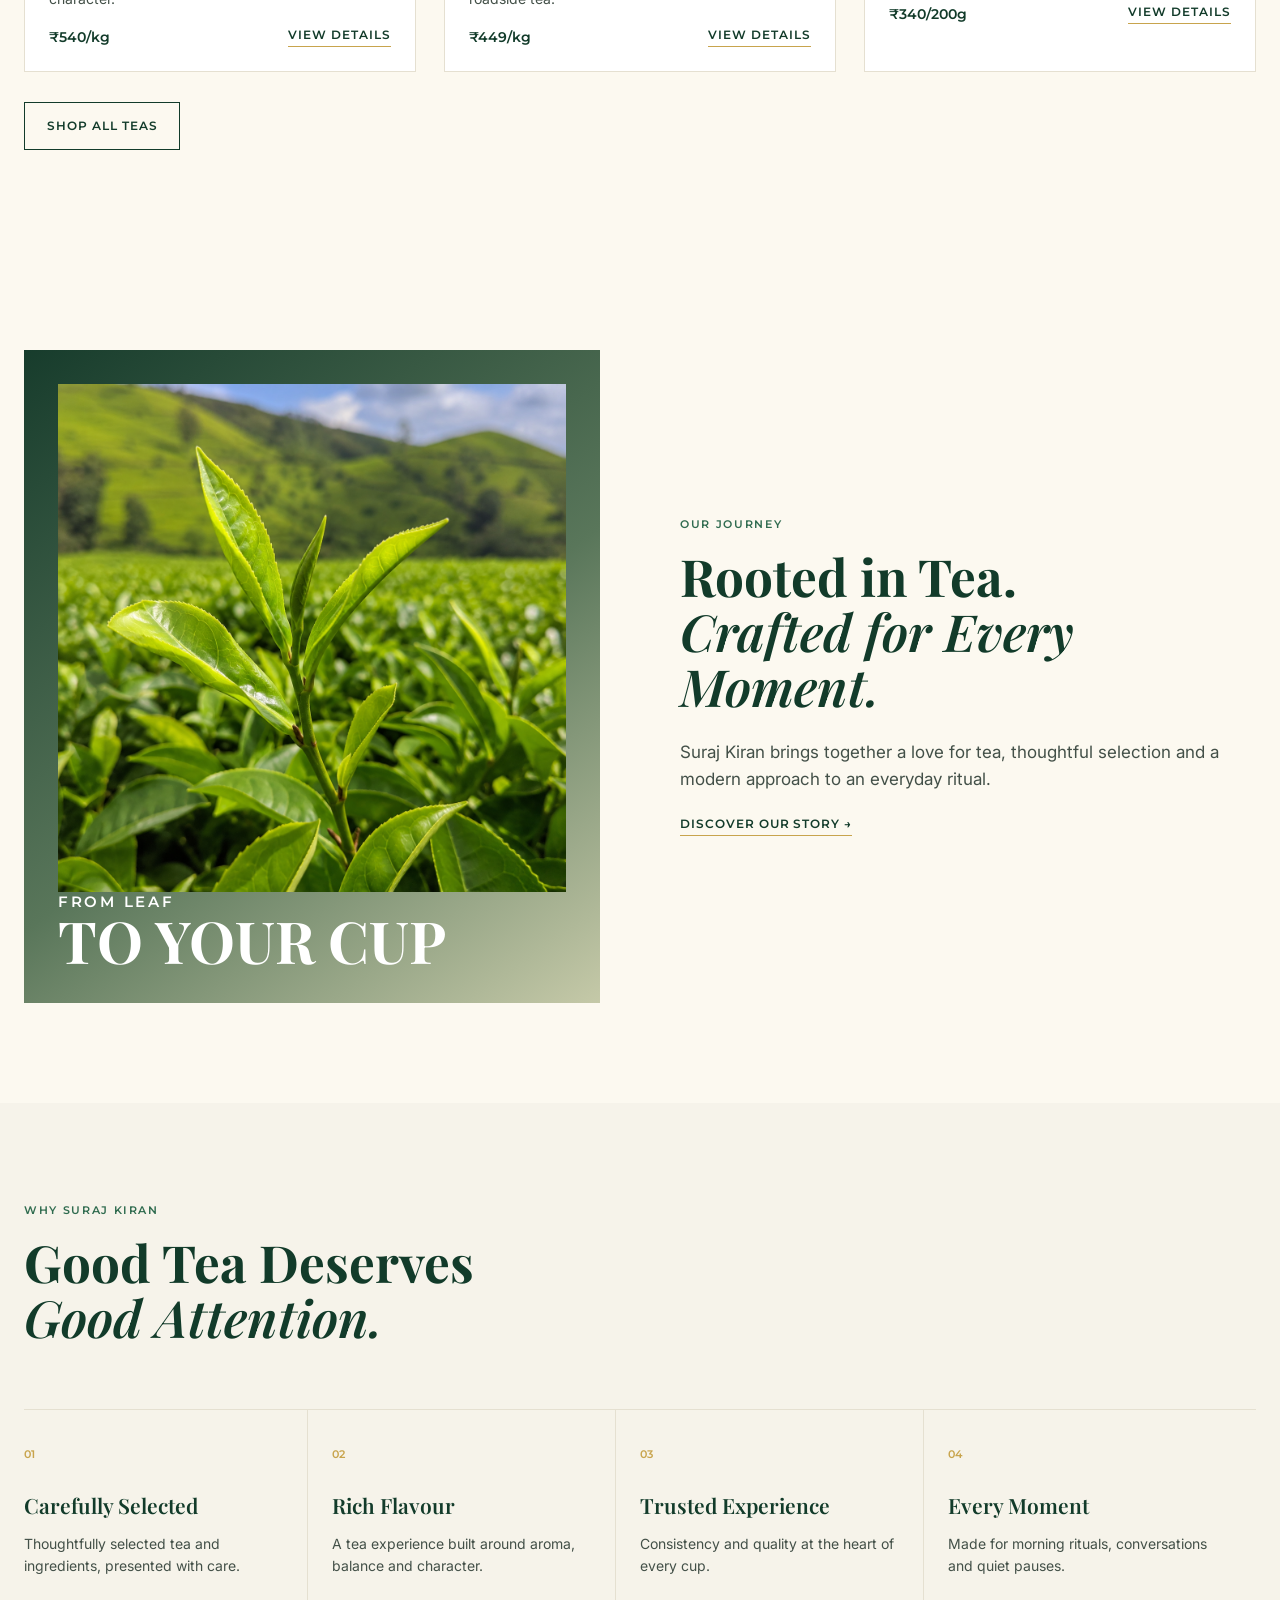
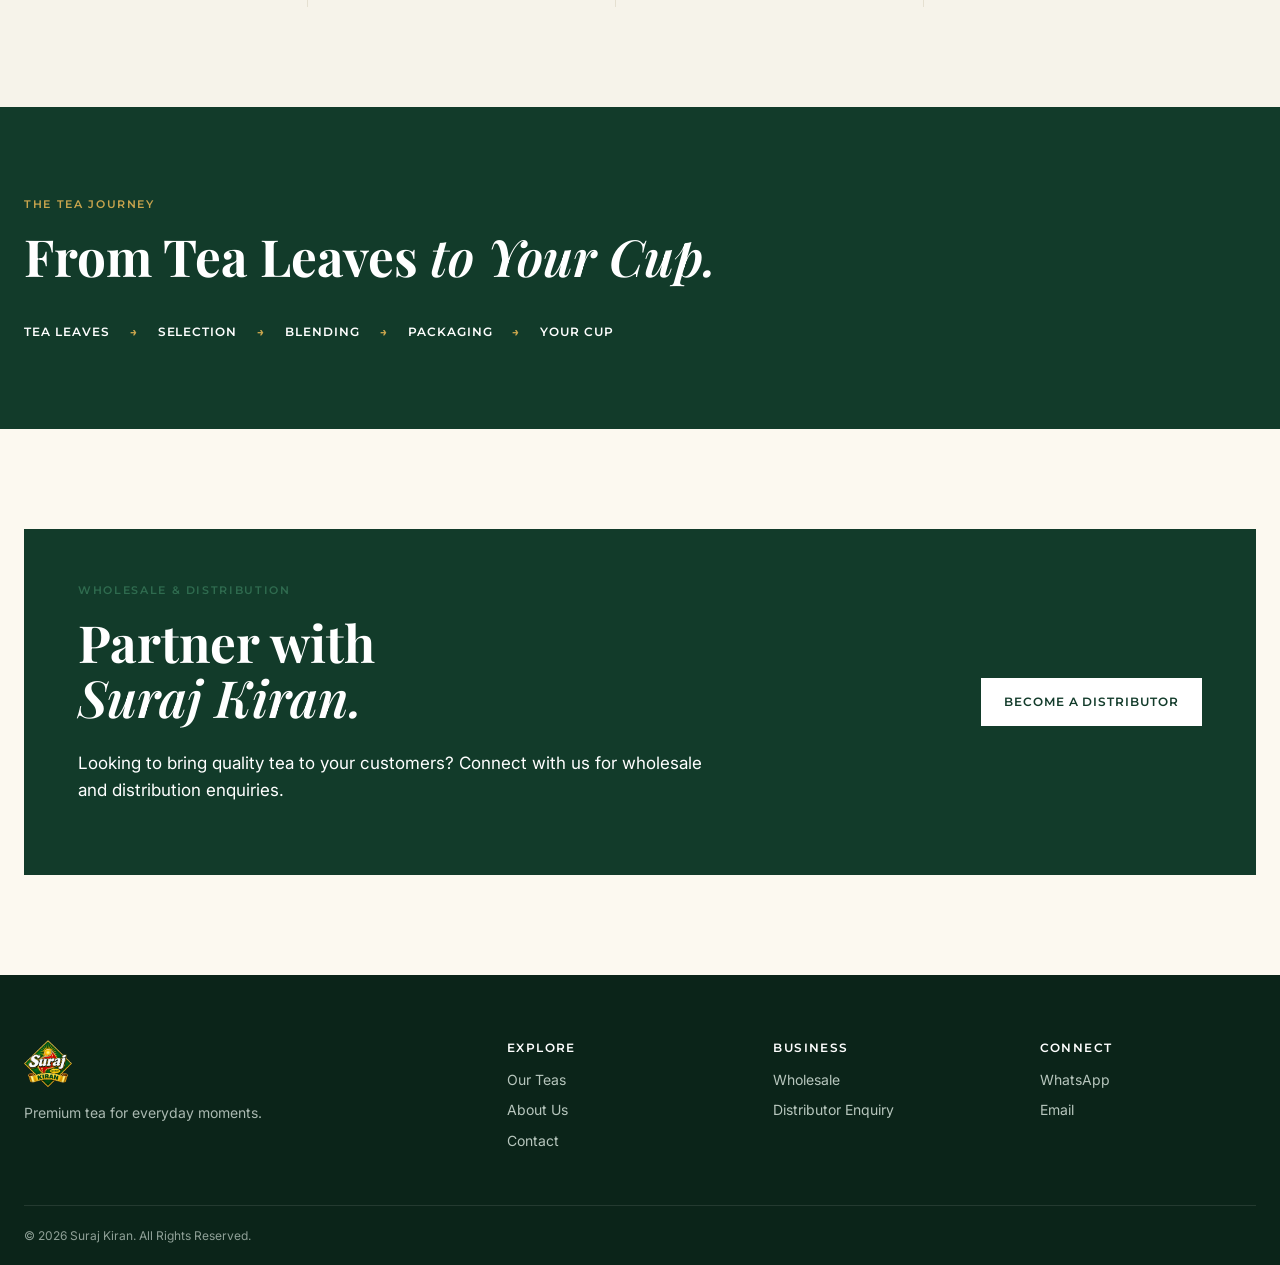
==== commit 387614e8: "Update index.html" ====
--- a/index.html
+++ b/index.html
@@ -1,107 +1,290 @@
+
 <!doctype html>
 <html lang="en">
 <head>
   <meta charset="utf-8">
   <meta name="viewport" content="width=device-width,initial-scale=1">
-  <meta name="description" content="Suraj Kiran — premium Indian tea crafted for rich aroma and memorable flavour.">
+
+  <meta name="description" content="Discover Suraj Kiran's collection of Indian CTC chai, green tea and floral infusions.">
+
   <title>Suraj Kiran | Premium Indian Tea</title>
+
   <link rel="preconnect" href="https://fonts.googleapis.com">
   <link rel="preconnect" href="https://fonts.gstatic.com" crossorigin>
+
   <link href="https://fonts.googleapis.com/css2?family=Inter:wght@400;500;600&family=Montserrat:wght@500;600;700&family=Playfair+Display:ital,wght@0,600;0,700;1,700&display=swap" rel="stylesheet">
+
   <link rel="stylesheet" href="styles.css">
 </head>
+
 <body data-page="home">
+
 <header class="site-header">
   <div class="container nav">
-    <button class="icon-btn mobile-only" id="menuBtn" aria-label="Open menu">☰</button>
-    <a class="brand" href="index.html"><img src="Logo.png" alt="Suraj Kiran"></a>
+
+    <button class="icon-btn mobile-only" id="menuBtn" type="button" aria-label="Open menu" aria-expanded="false">☰</button>
+
+    <a class="brand" href="index.html">
+      <img src="Logo.png" alt="Suraj Kiran">
+    </a>
+
     <nav id="mainNav">
       <a class="active" href="index.html">Home</a>
       <a href="products.html">Our Teas</a>
       <a href="about.html">About Us</a>
       <a href="contact.html">Contact</a>
     </nav>
+
     <div class="nav-actions">
-      <button class="icon-btn" id="searchBtn" aria-label="Search">⌕</button>
-      <a class="cart-link" href="cart.html" aria-label="Shopping bag">Bag <span id="cartCount">0</span></a>
-    </div>
+      <button class="icon-btn" id="searchBtn" type="button" aria-label="Search">⌕</button>
+
+      <a class="cart-link" href="cart.html" aria-label="Shopping bag">
+        Bag <span id="cartCount">0</span>
+      </a>
+    </div>
+
   </div>
 </header>
 
 <main>
-<section class="hero">
-  <div class="container hero-grid">
-    <div class="hero-copy">
-      <span class="eyebrow">PREMIUM INDIAN TEA</span>
-      <h1>हर घूँट में<br><em>अपनापन</em></h1>
-      <p>Carefully selected teas crafted for rich aroma, memorable flavour and everyday moments.</p>
-      <div class="actions"><a class="btn btn-primary" href="products.html">Explore Our Teas</a><a class="btn btn-ghost" href="contact.html">Contact Us</a></div>
-    </div>
-    <div class="hero-art hero-photo">
-      <img class="hero-cup-image" src="cup with green background.png" alt="Suraj Kiran tea cup">
-      <div class="hero-card"><span>THE SIGNATURE CUP</span><strong>Warm. Rich. Memorable.</strong></div>
-    </div>
+
+  <!-- HERO SECTION -->
+
+  <section class="hero">
+    <div class="container hero-grid">
+
+      <div class="hero-copy">
+        <span class="eyebrow">PREMIUM INDIAN TEA</span>
+
+        <h1>हर घूँट में<br><em>अपनापन</em></h1>
+
+        <p>
+          Carefully selected teas crafted for rich aroma,
+          memorable flavour and everyday moments.
+        </p>
+
+        <div class="actions">
+          <a class="btn btn-primary" href="products.html">
+            Explore Our Teas
+          </a>
+
+          <a class="btn btn-ghost" href="contact.html">
+            Contact Us
+          </a>
+        </div>
+      </div>
+
+      <div class="hero-art hero-photo">
+        <img
+          class="hero-cup-image"
+          src="cup with green background.png"
+          alt="Suraj Kiran tea cup"
+        >
+
+        <div class="hero-card">
+          <span>THE SIGNATURE CUP</span>
+          <strong>Warm. Rich. Memorable.</strong>
+        </div>
+      </div>
+
+    </div>
+  </section>
+
+  <!-- PRODUCTS: IMMEDIATELY AFTER HERO -->
+
+  <section class="section" id="homeProducts">
+    <div class="container">
+
+      <div class="section-head">
+        <div>
+          <span class="eyebrow">SIGNATURE TEAS</span>
+          <h2>Explore the Collection.</h2>
+        </div>
+
+        <a class="text-link" href="products.html">
+          View All Teas →
+        </a>
+      </div>
+
+      <div class="product-grid" id="featuredProducts"></div>
+
+      <div class="actions">
+        <a class="btn btn-ghost" href="products.html">
+          Shop All Teas
+        </a>
+      </div>
+
+    </div>
+  </section>
+
+  <!-- OUR JOURNEY -->
+
+  <section class="section story">
+    <div class="container split">
+
+      <div class="art-panel plantation">
+        <img src="leaves.png" alt="Tea leaves">
+        <span>FROM LEAF</span>
+        <strong>TO YOUR CUP</strong>
+      </div>
+
+      <div>
+        <span class="eyebrow">OUR JOURNEY</span>
+
+        <h2>
+          Rooted in Tea.<br>
+          <em>Crafted for Every Moment.</em>
+        </h2>
+
+        <p>
+          Suraj Kiran brings together a love for tea,
+          thoughtful selection and a modern approach
+          to an everyday ritual.
+        </p>
+
+        <a class="text-link" href="about.html">
+          Discover Our Story →
+        </a>
+      </div>
+
+    </div>
+  </section>
+
+  <!-- WHY SURAJ KIRAN -->
+
+  <section class="section cream">
+    <div class="container">
+
+      <div class="section-head">
+        <div>
+          <span class="eyebrow">WHY SURAJ KIRAN</span>
+
+          <h2>
+            Good Tea Deserves<br>
+            <em>Good Attention.</em>
+          </h2>
+        </div>
+      </div>
+
+      <div class="feature-grid">
+
+        <article>
+          <span class="feature-no">01</span>
+          <h3>Carefully Selected</h3>
+          <p>Thoughtfully selected tea and ingredients, presented with care.</p>
+        </article>
+
+        <article>
+          <span class="feature-no">02</span>
+          <h3>Rich Flavour</h3>
+          <p>A tea experience built around aroma, balance and character.</p>
+        </article>
+
+        <article>
+          <span class="feature-no">03</span>
+          <h3>Trusted Experience</h3>
+          <p>Consistency and quality at the heart of every cup.</p>
+        </article>
+
+        <article>
+          <span class="feature-no">04</span>
+          <h3>Every Moment</h3>
+          <p>Made for morning rituals, conversations and quiet pauses.</p>
+        </article>
+
+      </div>
+    </div>
+  </section>
+
+  <!-- TEA JOURNEY -->
+
+  <section class="journey">
+    <div class="container">
+
+      <span class="eyebrow gold">THE TEA JOURNEY</span>
+
+      <h2>From Tea Leaves <em>to Your Cup.</em></h2>
+
+      <div class="steps">
+        <span>Tea Leaves</span>
+        <b>→</b>
+        <span>Selection</span>
+        <b>→</b>
+        <span>Blending</span>
+        <b>→</b>
+        <span>Packaging</span>
+        <b>→</b>
+        <span>Your Cup</span>
+      </div>
+
+    </div>
+  </section>
+
+  <!-- WHOLESALE -->
+
+  <section class="section">
+    <div class="container distributor">
+
+      <div>
+        <span class="eyebrow">WHOLESALE & DISTRIBUTION</span>
+
+        <h2>
+          Partner with<br>
+          <em>Suraj Kiran.</em>
+        </h2>
+
+        <p>
+          Looking to bring quality tea to your customers?
+          Connect with us for wholesale and distribution enquiries.
+        </p>
+      </div>
+
+      <a class="btn btn-light" href="contact.html">
+        Become a Distributor
+      </a>
+
+    </div>
+  </section>
+
+</main>
+
+<footer class="footer">
+  <div class="container footer-grid">
+
+    <div>
+      <a class="brand brand-light" href="index.html">
+        <img src="Logo.png" alt="Suraj Kiran">
+      </a>
+      <p>Premium tea for everyday moments.</p>
+    </div>
+
+    <div>
+      <h4>Explore</h4>
+      <a href="products.html">Our Teas</a>
+      <a href="about.html">About Us</a>
+      <a href="contact.html">Contact</a>
+    </div>
+
+    <div>
+      <h4>Business</h4>
+      <a href="contact.html">Wholesale</a>
+      <a href="contact.html">Distributor Enquiry</a>
+    </div>
+
+    <div>
+      <h4>Connect</h4>
+      <a href="https://wa.me/919942995694">WhatsApp</a>
+      <a href="mailto:info@surajkiran.in">Email</a>
+    </div>
+
   </div>
-</section>
-
-<section class="section story">
-  <div class="container split">
-    <div class="art-panel plantation">
-  <img src="leaves.png" alt="Tea leaves">
-  <span>FROM LEAF</span>
-  <strong>TO YOUR CUP</strong>
-</div>
-    <div>
-      <span class="eyebrow">OUR JOURNEY</span>
-      <h2>Rooted in Tea.<br><em>Crafted for Every Moment.</em></h2>
-      <p>Suraj Kiran brings together a love for tea, thoughtful selection and a modern approach to an everyday ritual.</p>
-      <p class="muted">Add your real company history, heritage and milestones here.</p>
-      <a class="text-link" href="about.html">Discover our story →</a>
-    </div>
+
+  <div class="container footer-bottom">
+    © 2026 Suraj Kiran. All Rights Reserved.
   </div>
-</section>
-
-<section class="section cream">
-  <div class="container">
-    <div class="section-head"><div><span class="eyebrow">WHY SURAJ KIRAN</span><h2>Good tea deserves<br><em>good attention.</em></h2></div></div>
-    <div class="feature-grid">
-      <article><span class="feature-no">01</span><h3>Carefully Selected</h3><p>Thoughtfully selected tea and ingredients, presented with care.</p></article>
-      <article><span class="feature-no">02</span><h3>Rich Flavour</h3><p>A tea experience built around aroma, balance and character.</p></article>
-      <article><span class="feature-no">03</span><h3>Trusted Experience</h3><p>Consistency and quality at the heart of every cup.</p></article>
-      <article><span class="feature-no">04</span><h3>Every Moment</h3><p>Made for morning rituals, conversations and quiet pauses.</p></article>
-    </div>
-  </div>
-</section>
-
-<section class="section">
-  <div class="container">
-    <div class="section-head"><div><span class="eyebrow">SIGNATURE TEAS</span><h2>Explore the collection.</h2></div><a class="text-link" href="products.html">View all teas →</a></div>
-    <div class="product-grid" id="featuredProducts"></div>
-  </div>
-</section>
-
-<section class="journey">
-  <div class="container">
-    <span class="eyebrow gold">THE TEA JOURNEY</span>
-    <h2>From Tea Leaves <em>to Your Cup.</em></h2>
-    <div class="steps"><span>Tea Leaves</span><b>→</b><span>Selection</span><b>→</b><span>Blending</span><b>→</b><span>Packaging</span><b>→</b><span>Your Cup</span></div>
-  </div>
-</section>
-
-<section class="section">
-  <div class="container distributor">
-    <div><span class="eyebrow">WHOLESALE & DISTRIBUTION</span><h2>Partner with<br><em>Suraj Kiran.</em></h2><p>Looking to bring quality tea to your customers? Connect with us for wholesale and distribution enquiries.</p></div>
-    <a class="btn btn-light" href="contact.html">Become a Distributor</a>
-  </div>
-</section>
-</main>
-
-<footer class="footer"><div class="container footer-grid">
-  <div><a class="brand brand-light" href="index.html"><img src="Logo.png" alt="Suraj Kiran"></a><p>Premium tea for everyday moments.</p></div>
-  <div><h4>Explore</h4><a href="products.html">Our Teas</a><a href="about.html">About Us</a><a href="contact.html">Contact</a></div>
-  <div><h4>Business</h4><a href="contact.html">Wholesale</a><a href="contact.html">Distributor Enquiry</a></div>
-  <div><h4>Connect</h4><a href="https://wa.me/919942995694">WhatsApp</a><a href="mailto:info@surajkiran.in">Email</a></div>
-</div><div class="container footer-bottom">© 2026 Suraj Kiran. All Rights Reserved.</div></footer>
+</footer>
+
 <script src="app.js"></script>
+
 </body>
 </html>
--- a/styles.css
+++ b/styles.css
@@ -1,23 +1,1002 @@
- :root{--green:#123b2a;--green2:#2f6b4f;--cream:#fcf9f0;--gold:#c8a44d;--ink:#1c2420;--muted:#5c6b63;--line:#e5e0d1;--white:#fff;--max:1280px}
-*{box-sizing:border-box}html{scroll-behavior:smooth}body{margin:0;background:var(--cream);color:var(--ink);font-family:Inter,system-ui,sans-serif;line-height:1.6}a{color:inherit;text-decoration:none}button,input,textarea,select{font:inherit}button{cursor:pointer}.container{width:min(var(--max),calc(100% - 48px));margin:auto}.site-header{position:sticky;top:0;z-index:20;background:rgba(252,249,240,.94);backdrop-filter:blur(12px);border-bottom:1px solid var(--line)}.nav{height:76px;display:flex;align-items:center;gap:36px}.brand{font:italic 700 28px "Playfair Display",serif;color:var(--green);white-space:nowrap}.brand img{height:48px;width:auto;display:block}.brand-light{color:#fff}.nav nav{display:flex;gap:28px;margin:auto}.nav nav a{font:600 12px Montserrat,sans-serif;letter-spacing:.1em;text-transform:uppercase;color:#536159}.nav nav a.active,.nav nav a:hover{color:var(--green)}.nav-actions{display:flex;align-items:center;gap:16px}.icon-btn{border:0;background:transparent;color:var(--green);font-size:24px}.cart-link{font:600 12px Montserrat,sans-serif;letter-spacing:.08em;text-transform:uppercase;color:var(--green)}.cart-link span{display:inline-grid;place-items:center;background:var(--green);color:#fff;border-radius:50%;min-width:22px;height:22px;margin-left:4px;font-size:11px}.mobile-only{display:none}.hero{padding:84px 0 110px;background:var(--cream)}.hero-grid{display:grid;grid-template-columns:1fr 1fr;align-items:center;gap:80px}.hero-copy p{font-size:19px}.eyebrow{display:block;font:600 11px Montserrat,sans-serif;letter-spacing:.15em;color:var(--green2);margin-bottom:18px}.gold{color:var(--gold)}h1,h2{font-family:"Playfair Display",serif;line-height:1.08;color:var(--green);margin:0 0 24px}h1{font-size:clamp(46px,6vw,82px);letter-spacing:-.03em}h2{font-size:clamp(34px,4vw,54px)}h1 em,h2 em{font-weight:600}p{font-size:17px;color:#435048;max-width:650px}.actions{display:flex;gap:12px;flex-wrap:wrap;margin-top:30px}.btn{display:inline-flex;justify-content:center;align-items:center;border:1px solid transparent;padding:14px 22px;min-height:48px;font:600 12px Montserrat,sans-serif;letter-spacing:.08em;text-transform:uppercase}.btn-primary{background:var(--green);color:#fff}.btn-primary:hover{background:#0b2d20}.btn-ghost{border-color:var(--green);color:var(--green)}.btn-light{background:#fff;color:var(--green)}.full{width:100%}.hero-art{min-height:500px;position:relative;background:#e9e2d1;overflow:hidden;display:grid;place-items:center}.hero-photo{background:#e9e2d1}.hero-cup-image{width:100%;height:100%;object-fit:cover;display:block}.hero-card{position:absolute;right:28px;bottom:28px;background:#fff;padding:16px 18px;z-index:4;border:1px solid var(--line);display:flex;flex-direction:column}.hero-card span{font:600 10px Montserrat;letter-spacing:.13em;color:var(--gold)}.hero-card strong{font:600 14px "Playfair Display";color:var(--green)}.section{padding:100px 0}.cream{background:#f6f3ea}.split{display:grid;grid-template-columns:1fr 1fr;gap:80px;align-items:center}.art-panel{min-height:480px;background:linear-gradient(145deg,#173c2c,#59765a 55%,#c5c9a8);color:#fff;display:flex;flex-direction:column;justify-content:end;padding:34px;position:relative;overflow:hidden}.art-panel span,.art-panel strong{position:relative}.art-panel span{font:600 11px Montserrat;letter-spacing:.18em}.art-panel strong{font:700 44px "Playfair Display";line-height:1}.section-head{display:flex;justify-content:space-between;align-items:end;margin-bottom:40px}.text-link{font:600 12px Montserrat;color:var(--green);letter-spacing:.08em;text-transform:uppercase;border-bottom:1px solid var(--gold);padding-bottom:4px}.feature-grid{display:grid;grid-template-columns:repeat(4,1fr);border-top:1px solid var(--line)}.feature-grid article{padding:30px 24px 15px 0;border-right:1px solid var(--line);margin-right:24px}.feature-grid article:last-child{border:0}.feature-no{color:var(--gold);font:600 11px Montserrat}.feature-grid h3{font:600 21px "Playfair Display";color:var(--green);margin:25px 0 10px}.feature-grid p{font-size:14px}.product-grid{display:grid;grid-template-columns:repeat(3,1fr);gap:22px}.product-card{background:#fff;border:1px solid var(--line);position:relative}.product-media{height:330px;background:linear-gradient(145deg,#e8e1d1,#f8f5ec);display:grid;place-items:center;position:relative;overflow:hidden}.product-media img{width:100%;height:100%;object-fit:cover}
-.product-slider{
-  display:flex;
-  width:100%;
-  height:100%;
-  overflow-x:auto;
-  scroll-snap-type:x mandatory;
-  scrollbar-width:none;
-  -webkit-overflow-scrolling:touch;
-}
-
-.product-slider::-webkit-scrollbar{
-  display:none;
-}
-
-.product-slider img{
-  flex:0 0 100%;
-  width:100%;
-  height:100%;
-  object-fit:cover;
-  scroll-snap-align:start;
-}.quick-add{position:absolute;right:14px;bottom:14px;width:42px;height:42px;border-radius:50%;border:0;background:var(--green);color:#fff;font-size:24px}.product-body{padding:22px}.product-cat{font:600 10px Montserrat;letter-spacing:.12em;color:var(--green2)}.product-name{font:600 24px "Playfair Display";color:var(--green);margin:5px 0}.product-desc{font-size:13px;margin:0 0 16px}.product-meta{display:flex;justify-content:space-between;align-items:center}.price{font:600 14px Montserrat;color:var(--green)}.journey{background:var(--green);color:#fff;padding:90px 0}.journey h2{color:#fff}.steps{display:flex;gap:20px;align-items:center;flex-wrap:wrap;margin-top:40px;font:600 12px Montserrat;letter-spacing:.08em;text-transform:uppercase}.steps b{color:var(--gold)}.distributor{background:var(--green);color:#fff;padding:54px;display:flex;justify-content:space-between;align-items:center;gap:40px}.distributor h2,.distributor p{color:#fff}.footer{background:#0b2419;color:#dce7df;padding:65px 0 20px}.footer-grid{display:grid;grid-template-columns:2fr 1fr 1fr 1fr;gap:50px}.footer h4{color:#fff;margin:0 0 14px;font:600 12px Montserrat;letter-spacing:.12em;text-transform:uppercase}.footer-grid a:not(.brand){display:block;color:#b7c6bd;margin:8px 0;font-size:14px}.footer-grid p{color:#aab9b1;font-size:14px}.footer-bottom{border-top:1px solid #ffffff1a;margin-top:45px;padding-top:20px;color:#8fa097;font-size:12px}.page-hero{padding:90px 0 80px;background:#f1eee5}.catalog-tools{display:flex;gap:15px;align-items:center;justify-content:space-between;margin-bottom:35px;flex-wrap:wrap}.catalog-tools input{flex:1;min-width:230px;padding:15px 18px;border:1px solid var(--line);background:#fff;outline:none}.contact-grid{display:grid;grid-template-columns:1fr 1fr;gap:70px}.contact-list>div{display:flex;flex-direction:column;border-top:1px solid var(--line);padding:16px 0}.contact-list strong{font:600 10px Montserrat;letter-spacing:.12em;text-transform:uppercase;color:var(--green)}.form-card{background:#fff;border:1px solid var(--line);padding:28px}.form-card label{display:block;font:600 10px Montserrat;letter-spacing:.1em;text-transform:uppercase;color:var(--green);margin-bottom:16px}.form-card input,.form-card textarea{width:100%;border:1px solid var(--line);padding:13px;margin-top:7px;background:#fcfbf7;outline:none}.cart-layout{display:grid;grid-template-columns:1.6fr .8fr;gap:35px}.cart-item{background:#fff;border:1px solid var(--line);padding:18px;display:grid;grid-template-columns:90px 1fr auto;gap:18px;align-items:center;margin-bottom:12px}.thumb{width:90px;height:100px;background:#e9e2d1;display:grid;place-items:center}.thumb img{width:100%;height:100%;object-fit:cover}.summary{background:#fff;border:1px solid var(--line);padding:28px;height:max-content;position:sticky;top:100px}.sum-row{display:flex;justify-content:space-between;padding:12px 0;font-size:14px}.sum-row.total{font-size:18px}.panel{background:#fff;border:1px solid var(--line);padding:25px}.small{font-size:12px}.muted{color:var(--muted)}@media(max-width:900px){.nav{height:68px;justify-content:space-between}.mobile-only{display:block}.nav nav{display:none}.nav nav.open{position:absolute;top:68px;left:0;right:0;background:var(--cream);display:flex;flex-direction:column;padding:20px 24px;border-bottom:1px solid var(--line);gap:14px}.hero{padding:55px 0 70px}.hero-grid,.split,.cart-layout,.contact-grid{grid-template-columns:1fr;gap:35px}.hero-art{min-height:390px}.feature-grid{grid-template-columns:1fr 1fr}.product-grid{grid-template-columns:1fr 1fr}.footer-grid{grid-template-columns:1fr 1fr}.distributor{padding:35px;flex-direction:column;align-items:flex-start}}@media(max-width:560px){.container{width:min(100% - 32px,var(--max))}.brand img{height:42px}.nav-actions{gap:8px}.hero-grid{gap:25px}.hero-art{min-height:330px}.hero-card{right:12px;bottom:12px}.section{padding:70px 0}.feature-grid,.product-grid,.footer-grid{grid-template-columns:1fr}.product-media{height:300px}.steps{gap:10px}.distributor{padding:28px 22px}.cart-item{grid-template-columns:62px 1fr}.cart-item>.cart-price{grid-column:2}.thumb{width:62px;height:75px}}
+
+/* SURAJ KIRAN — COMPLETE STYLESHEET */
+
+:root {
+  --green: #123b2a;
+  --green2: #2f6b4f;
+  --cream: #fcf9f0;
+  --gold: #c8a44d;
+  --ink: #1c2420;
+  --muted: #5c6b63;
+  --line: #e5e0d1;
+  --white: #fff;
+  --max: 1280px;
+}
+
+* { box-sizing: border-box; }
+
+html { scroll-behavior: smooth; }
+
+body {
+  margin: 0;
+  background: var(--cream);
+  color: var(--ink);
+  font-family: Inter, system-ui, sans-serif;
+  line-height: 1.6;
+}
+
+a { color: inherit; text-decoration: none; }
+button, input, textarea, select { font: inherit; }
+button { cursor: pointer; }
+img { max-width: 100%; }
+
+.container {
+  width: min(var(--max), calc(100% - 48px));
+  margin: auto;
+}
+
+/* HEADER */
+
+.site-header {
+  position: sticky;
+  top: 0;
+  z-index: 20;
+  background: rgba(252,249,240,.96);
+  backdrop-filter: blur(12px);
+  border-bottom: 1px solid var(--line);
+}
+
+.nav {
+  height: 76px;
+  display: flex;
+  align-items: center;
+  gap: 36px;
+}
+
+.brand {
+  font: italic 700 28px "Playfair Display", serif;
+  color: var(--green);
+  white-space: nowrap;
+}
+
+.brand img {
+  height: 48px;
+  width: auto;
+  display: block;
+}
+
+.nav nav {
+  display: flex;
+  gap: 28px;
+  margin: auto;
+}
+
+.nav nav a {
+  font: 600 12px Montserrat, sans-serif;
+  letter-spacing: .1em;
+  text-transform: uppercase;
+  color: #536159;
+}
+
+.nav nav a.active,
+.nav nav a:hover { color: var(--green); }
+
+.nav-actions {
+  display: flex;
+  align-items: center;
+  gap: 16px;
+}
+
+.icon-btn {
+  border: 0;
+  background: transparent;
+  color: var(--green);
+  font-size: 24px;
+}
+
+.cart-link {
+  font: 600 12px Montserrat, sans-serif;
+  letter-spacing: .08em;
+  text-transform: uppercase;
+  color: var(--green);
+}
+
+.cart-link span {
+  display: inline-grid;
+  place-items: center;
+  background: var(--green);
+  color: white;
+  border-radius: 50%;
+  min-width: 22px;
+  height: 22px;
+  margin-left: 4px;
+  font-size: 11px;
+}
+
+.mobile-only { display: none; }
+
+/* TYPOGRAPHY AND BUTTONS */
+
+.eyebrow {
+  display: block;
+  font: 600 11px Montserrat, sans-serif;
+  letter-spacing: .15em;
+  color: var(--green2);
+  margin-bottom: 18px;
+}
+
+.gold { color: var(--gold); }
+
+h1, h2 {
+  font-family: "Playfair Display", serif;
+  line-height: 1.08;
+  color: var(--green);
+  margin: 0 0 24px;
+}
+
+h1 {
+  font-size: clamp(46px, 6vw, 82px);
+  letter-spacing: -.03em;
+}
+
+h2 { font-size: clamp(34px, 4vw, 54px); }
+
+h1 em, h2 em { font-weight: 600; }
+
+p {
+  font-size: 17px;
+  color: #435048;
+  max-width: 650px;
+}
+
+.actions {
+  display: flex;
+  gap: 12px;
+  flex-wrap: wrap;
+  margin-top: 30px;
+}
+
+.btn {
+  display: inline-flex;
+  justify-content: center;
+  align-items: center;
+  border: 1px solid transparent;
+  padding: 14px 22px;
+  min-height: 48px;
+  font: 600 12px Montserrat, sans-serif;
+  letter-spacing: .08em;
+  text-transform: uppercase;
+  text-align: center;
+}
+
+.btn-primary {
+  background: var(--green);
+  color: white;
+}
+
+.btn-primary:hover { background: #0b2d20; }
+
+.btn-ghost {
+  border-color: var(--green);
+  color: var(--green);
+  background: transparent;
+}
+
+.btn-light {
+  background: white;
+  color: var(--green);
+}
+
+.full { width: 100%; }
+
+/* HOMEPAGE */
+
+.hero {
+  padding: 84px 0 110px;
+  background: var(--cream);
+}
+
+.hero-grid {
+  display: grid;
+  grid-template-columns: 1fr 1fr;
+  align-items: center;
+  gap: 80px;
+}
+
+.hero-copy p { font-size: 19px; }
+
+.hero-art {
+  min-height: 500px;
+  position: relative;
+  background: #e9e2d1;
+  overflow: hidden;
+  display: grid;
+  place-items: center;
+}
+
+.hero-photo { background: #e9e2d1; }
+
+.hero-cup-image {
+  width: 100%;
+  height: 100%;
+  object-fit: cover;
+  display: block;
+}
+
+.hero-card {
+  position: absolute;
+  right: 28px;
+  bottom: 28px;
+  background: white;
+  padding: 16px 18px;
+  z-index: 4;
+  border: 1px solid var(--line);
+  display: flex;
+  flex-direction: column;
+}
+
+.hero-card span {
+  font: 600 10px Montserrat, sans-serif;
+  letter-spacing: .13em;
+  color: var(--gold);
+}
+
+.hero-card strong {
+  font: 600 14px "Playfair Display", serif;
+  color: var(--green);
+}
+
+.section { padding: 100px 0; }
+.cream { background: #f6f3ea; }
+
+.split {
+  display: grid;
+  grid-template-columns: 1fr 1fr;
+  gap: 80px;
+  align-items: center;
+}
+
+.art-panel {
+  min-height: 480px;
+  background: linear-gradient(145deg,#173c2c,#59765a 55%,#c5c9a8);
+  color: white;
+  display: flex;
+  flex-direction: column;
+  justify-content: end;
+  padding: 34px;
+  position: relative;
+  overflow: hidden;
+}
+
+.art-panel span {
+  font: 600 15px Montserrat, sans-serif;
+  letter-spacing: .18em;
+}
+
+.art-panel strong {
+  font: 700 58px "Playfair Display", serif;
+  line-height: 1;
+}
+
+.section-head {
+  display: flex;
+  justify-content: space-between;
+  align-items: end;
+  margin-bottom: 40px;
+}
+
+.text-link {
+  font: 600 12px Montserrat, sans-serif;
+  color: var(--green);
+  letter-spacing: .08em;
+  text-transform: uppercase;
+  border-bottom: 1px solid var(--gold);
+  padding-bottom: 4px;
+}
+
+.feature-grid {
+  display: grid;
+  grid-template-columns: repeat(4,1fr);
+  border-top: 1px solid var(--line);
+}
+
+.feature-grid article {
+  padding: 30px 24px 15px 0;
+  border-right: 1px solid var(--line);
+  margin-right: 24px;
+}
+
+.feature-grid article:last-child { border: 0; }
+
+.feature-no {
+  color: var(--gold);
+  font: 600 11px Montserrat, sans-serif;
+}
+
+.feature-grid h3 {
+  font: 600 21px "Playfair Display", serif;
+  color: var(--green);
+  margin: 25px 0 10px;
+}
+
+.feature-grid p { font-size: 14px; }
+
+/* PRODUCT COLLECTION */
+
+.product-grid {
+  display: grid;
+  grid-template-columns: repeat(3, minmax(0,1fr));
+  gap: 28px;
+}
+
+.product-card {
+  background: white;
+  border: 1px solid var(--line);
+  position: relative;
+  overflow: hidden;
+  transition: transform .2s, box-shadow .2s;
+}
+
+.product-card:hover {
+  transform: translateY(-5px);
+  box-shadow: 0 16px 38px #123b2a18;
+}
+
+.product-media {
+  height: 370px;
+  background: linear-gradient(145deg,#eee8da,#faf8f2);
+  position: relative;
+  overflow: hidden;
+}
+
+.product-body { padding: 24px; }
+
+.product-cat {
+  font: 600 10px Montserrat, sans-serif;
+  letter-spacing: .12em;
+  color: var(--green2);
+}
+
+.product-name {
+  font: 600 26px "Playfair Display", serif;
+  color: var(--green);
+  margin: 6px 0;
+}
+
+.product-name a:hover { color: var(--green2); }
+
+.product-desc {
+  font-size: 14px;
+  margin: 0 0 16px;
+}
+
+.product-meta {
+  display: flex;
+  justify-content: space-between;
+  align-items: center;
+  gap: 12px;
+  flex-wrap: wrap;
+}
+
+.price {
+  font: 600 14px Montserrat, sans-serif;
+  color: var(--green);
+}
+
+.quick-add {
+  position: absolute;
+  right: 14px;
+  bottom: 14px;
+  width: 44px;
+  height: 44px;
+  border-radius: 50%;
+  border: 0;
+  background: var(--green);
+  color: white;
+  font-size: 24px;
+  z-index: 3;
+}
+
+.quick-add:hover { background: var(--green2); }
+
+/* SWIPEABLE IMAGE GALLERIES */
+
+.sk-gallery {
+  position: relative;
+  width: 100%;
+  height: 100%;
+  overflow: hidden;
+  background: linear-gradient(145deg,#eee8da,#faf8f2);
+}
+
+.product-slider {
+  display: flex;
+  width: 100%;
+  height: 100%;
+  overflow-x: auto;
+  overflow-y: hidden;
+  scroll-snap-type: x mandatory;
+  scrollbar-width: none;
+  -webkit-overflow-scrolling: touch;
+  overscroll-behavior-x: contain;
+}
+
+.product-slider::-webkit-scrollbar { display: none; }
+
+.product-slider img {
+  flex: 0 0 100%;
+  width: 100%;
+  height: 100%;
+  object-fit: contain;
+  padding: 22px;
+  scroll-snap-align: start;
+  user-select: none;
+}
+
+.gallery-arrow {
+  position: absolute;
+  top: 50%;
+  transform: translateY(-50%);
+  z-index: 2;
+  width: 42px;
+  height: 42px;
+  border: 1px solid var(--line);
+  border-radius: 50%;
+  background: rgba(255,255,255,.95);
+  color: var(--green);
+  font-size: 22px;
+  display: grid;
+  place-items: center;
+  box-shadow: 0 3px 12px #00000012;
+}
+
+.gallery-prev { left: 12px; }
+.gallery-next { right: 12px; }
+
+.gallery-arrow:hover {
+  background: var(--green);
+  color: white;
+}
+
+.gallery-dots {
+  position: absolute;
+  bottom: 13px;
+  left: 50%;
+  transform: translateX(-50%);
+  display: flex;
+  gap: 8px;
+  z-index: 2;
+}
+
+.gallery-dot {
+  width: 9px;
+  height: 9px;
+  padding: 0;
+  border: 0;
+  border-radius: 50%;
+  background: #a9b7ae;
+}
+
+.gallery-dot.active { background: var(--green); }
+
+/* INDIVIDUAL PRODUCT PAGE */
+
+.detail-section { padding: 48px 0 100px; }
+
+.breadcrumbs {
+  font-size: 13px;
+  color: var(--muted);
+  margin-bottom: 32px;
+}
+
+.breadcrumbs a:hover { text-decoration: underline; }
+
+.product-detail-grid {
+  display: grid;
+  grid-template-columns: minmax(0,1.08fr) minmax(0,.92fr);
+  gap: clamp(32px,5vw,80px);
+  align-items: start;
+}
+
+.detail-gallery-column {
+  min-width: 0;
+  position: sticky;
+  top: 110px;
+}
+
+.sk-gallery-detail {
+  height: 580px;
+  border: 1px solid var(--line);
+}
+
+.sk-gallery-detail .product-slider img { padding: 35px; }
+
+.sk-gallery-detail .gallery-arrow {
+  width: 48px;
+  height: 48px;
+}
+
+.detail-information { padding: 8px 0; }
+
+.detail-title {
+  font-size: clamp(40px,4.5vw,62px);
+  margin-bottom: 20px;
+}
+
+.detail-short-description {
+  font-size: 18px;
+  line-height: 1.8;
+}
+
+.detail-price {
+  font: 700 32px Montserrat, sans-serif;
+  color: var(--green);
+  margin: 22px 0 8px;
+}
+
+.detail-price-note {
+  font-size: 12px;
+  color: var(--muted);
+  line-height: 1.7;
+}
+
+.detail-purchase {
+  margin-top: 30px;
+  padding: 26px 0;
+  border-top: 1px solid var(--line);
+  border-bottom: 1px solid var(--line);
+}
+
+.detail-label {
+  display: block;
+  font-size: 13px;
+  font-weight: 700;
+  color: var(--green);
+  margin: 15px 0 9px;
+}
+
+.detail-select,
+.detail-quantity {
+  display: block;
+  width: 100%;
+  max-width: 380px;
+  padding: 14px;
+  border: 1px solid var(--line);
+  background: white;
+  color: var(--ink);
+}
+
+.detail-quantity { max-width: 120px; }
+
+.detail-fixed-pack {
+  margin-bottom: 20px;
+  color: var(--green);
+}
+
+.detail-add-btn,
+.detail-bag-link {
+  margin-top: 20px;
+  width: 100%;
+  max-width: 380px;
+}
+
+.detail-bag-link {
+  margin-top: 10px;
+  display: flex;
+}
+
+.detail-description { padding-top: 36px; }
+
+.detail-description h2 {
+  font-size: 32px;
+  margin-bottom: 18px;
+}
+
+.detail-description h3 {
+  font: 600 22px "Playfair Display", serif;
+  color: var(--green);
+  margin: 28px 0 12px;
+}
+
+.detail-description p { line-height: 1.9; }
+
+.detail-description ul {
+  padding-left: 22px;
+  color: #435048;
+  line-height: 2;
+}
+
+/* OTHER HOMEPAGE SECTIONS */
+
+.journey {
+  background: var(--green);
+  color: white;
+  padding: 90px 0;
+}
+
+.journey h2 { color: white; }
+
+.steps {
+  display: flex;
+  gap: 20px;
+  align-items: center;
+  flex-wrap: wrap;
+  margin-top: 40px;
+  font: 600 12px Montserrat, sans-serif;
+  letter-spacing: .08em;
+  text-transform: uppercase;
+}
+
+.steps b { color: var(--gold); }
+
+.distributor {
+  background: var(--green);
+  color: white;
+  padding: 54px;
+  display: flex;
+  justify-content: space-between;
+  align-items: center;
+  gap: 40px;
+}
+
+.distributor h2,
+.distributor p { color: white; }
+
+/* FOOTER */
+
+.footer {
+  background: #0b2419;
+  color: #dce7df;
+  padding: 65px 0 20px;
+}
+
+.footer-grid {
+  display: grid;
+  grid-template-columns: 2fr 1fr 1fr 1fr;
+  gap: 50px;
+}
+
+.footer h4 {
+  color: white;
+  margin: 0 0 14px;
+  font: 600 12px Montserrat, sans-serif;
+  letter-spacing: .12em;
+  text-transform: uppercase;
+}
+
+.footer-grid a:not(.brand) {
+  display: block;
+  color: #b7c6bd;
+  margin: 8px 0;
+  font-size: 14px;
+}
+
+.footer-grid p {
+  color: #aab9b1;
+  font-size: 14px;
+}
+
+.footer-bottom {
+  border-top: 1px solid #ffffff1a;
+  margin-top: 45px;
+  padding-top: 20px;
+  color: #8fa097;
+  font-size: 12px;
+}
+
+/* OTHER PAGES */
+
+.page-hero {
+  padding: 90px 0 80px;
+  background: #f1eee5;
+}
+
+.catalog-tools {
+  display: flex;
+  gap: 15px;
+  align-items: center;
+  justify-content: space-between;
+  margin-bottom: 35px;
+  flex-wrap: wrap;
+}
+
+.catalog-tools input {
+  flex: 1;
+  min-width: 230px;
+  padding: 15px 18px;
+  border: 1px solid var(--line);
+  background: white;
+  outline: none;
+}
+
+.contact-grid {
+  display: grid;
+  grid-template-columns: 1fr 1fr;
+  gap: 70px;
+}
+
+.contact-list > div {
+  display: flex;
+  flex-direction: column;
+  border-top: 1px solid var(--line);
+  padding: 16px 0;
+}
+
+.contact-list strong {
+  font: 600 10px Montserrat, sans-serif;
+  letter-spacing: .12em;
+  text-transform: uppercase;
+  color: var(--green);
+}
+
+.form-card {
+  background: white;
+  border: 1px solid var(--line);
+  padding: 28px;
+}
+
+.form-card label {
+  display: block;
+  font: 600 10px Montserrat, sans-serif;
+  letter-spacing: .1em;
+  text-transform: uppercase;
+  color: var(--green);
+  margin-bottom: 16px;
+}
+
+.form-card input,
+.form-card textarea {
+  width: 100%;
+  border: 1px solid var(--line);
+  padding: 13px;
+  margin-top: 7px;
+  background: #fcfbf7;
+  outline: none;
+}
+
+/* SHOPPING BAG */
+
+.cart-layout {
+  display: grid;
+  grid-template-columns: minmax(0,1.6fr) minmax(270px,.8fr);
+  gap: 35px;
+  align-items: start;
+}
+
+.cart-item {
+  background: white;
+  border: 1px solid var(--line);
+  padding: 18px;
+  display: grid;
+  grid-template-columns: 90px minmax(0,1fr) auto;
+  gap: 18px;
+  align-items: center;
+  margin-bottom: 12px;
+}
+
+.thumb {
+  width: 90px;
+  height: 100px;
+  background: #f3eee3;
+  display: grid;
+  place-items: center;
+}
+
+.thumb img {
+  width: 100%;
+  height: 100%;
+  object-fit: contain;
+}
+
+.cart-item-info strong { color: var(--green); }
+
+.cart-item-info p { margin: 6px 0; }
+
+.cart-quantity-controls {
+  display: flex;
+  align-items: center;
+  gap: 14px;
+  margin: 10px 0;
+}
+
+.cart-quantity-controls button {
+  width: 30px;
+  height: 30px;
+  background: #f1eee5;
+  border: 1px solid var(--line);
+}
+
+.cart-remove {
+  border: 0;
+  background: transparent;
+  padding: 0;
+  color: #a34438;
+  font-size: 12px;
+  text-decoration: underline;
+}
+
+.cart-price { white-space: nowrap; }
+
+.summary {
+  background: white;
+  border: 1px solid var(--line);
+  padding: 28px;
+  height: max-content;
+  position: sticky;
+  top: 100px;
+}
+
+.summary h2 { font-size: 32px; }
+
+.sum-row {
+  display: flex;
+  justify-content: space-between;
+  padding: 12px 0;
+  font-size: 14px;
+}
+
+.sum-row.total { font-size: 18px; }
+
+.panel {
+  background: white;
+  border: 1px solid var(--line);
+  padding: 25px;
+}
+
+.small { font-size: 12px; }
+.muted { color: var(--muted); }
+
+.sk-checkout {
+  grid-column: 1 / -1;
+  width: 100%;
+}
+
+.sk-checkout h2 { font-size: 32px; }
+
+.sk-checkout form { max-width: 650px; }
+
+.sk-checkout textarea {
+  min-height: 100px;
+  resize: vertical;
+}
+
+.sk-checkout .btn { margin-top: 10px; }
+
+/* TABLET */
+
+@media (max-width: 900px) {
+  .nav {
+    height: 68px;
+    justify-content: space-between;
+  }
+
+  .mobile-only { display: block; }
+
+  .nav nav { display: none; }
+
+  .nav nav.open {
+    position: absolute;
+    top: 68px;
+    left: 0;
+    right: 0;
+    background: var(--cream);
+    display: flex;
+    flex-direction: column;
+    padding: 20px 24px;
+    border-bottom: 1px solid var(--line);
+    gap: 14px;
+  }
+
+  .hero { padding: 55px 0 70px; }
+
+  .hero-grid,
+  .split,
+  .cart-layout,
+  .contact-grid,
+  .product-detail-grid {
+    grid-template-columns: 1fr;
+    gap: 35px;
+  }
+
+  .hero-art { min-height: 390px; }
+
+  .feature-grid {
+    grid-template-columns: 1fr 1fr;
+  }
+
+  .product-grid {
+    grid-template-columns: repeat(2,minmax(0,1fr));
+  }
+
+  .footer-grid {
+    grid-template-columns: 1fr 1fr;
+  }
+
+  .distributor {
+    padding: 35px;
+    flex-direction: column;
+    align-items: flex-start;
+  }
+
+  .detail-gallery-column { position: static; }
+
+  .sk-gallery-detail { height: 520px; }
+
+  .summary { position: static; }
+}
+
+/* MOBILE */
+
+@media (max-width: 560px) {
+  .container {
+    width: min(100% - 32px,var(--max));
+  }
+
+  .brand img { height: 42px; }
+
+  .nav-actions { gap: 8px; }
+
+  .hero-grid { gap: 25px; }
+
+  .hero-art { min-height: 330px; }
+
+  .hero-card {
+    right: 12px;
+    bottom: 12px;
+  }
+
+  .section { padding: 70px 0; }
+
+  .feature-grid,
+  .product-grid,
+  .footer-grid {
+    grid-template-columns: 1fr;
+  }
+
+  .product-media { height: 340px; }
+
+  .steps { gap: 10px; }
+
+  .distributor { padding: 28px 22px; }
+
+  .cart-item {
+    grid-template-columns: 62px 1fr;
+  }
+
+  .cart-item > .cart-price {
+    grid-column: 2;
+  }
+
+  .thumb {
+    width: 62px;
+    height: 75px;
+  }
+
+  .detail-section { padding: 25px 0 65px; }
+
+  .sk-gallery-detail { height: 380px; }
+
+  .sk-gallery-detail .product-slider img {
+    padding: 15px;
+  }
+
+  .gallery-arrow {
+    width: 36px;
+    height: 36px;
+    font-size: 19px;
+  }
+
+  .gallery-prev { left: 7px; }
+  .gallery-next { right: 7px; }
+
+  .detail-title { font-size: 40px; }
+
+  .detail-price { font-size: 28px; }
+
+  .detail-add-btn,
+  .detail-bag-link { max-width: none; }
+
+  .sk-checkout { padding: 20px; }
+
+  .page-hero { padding: 60px 0; }
+}
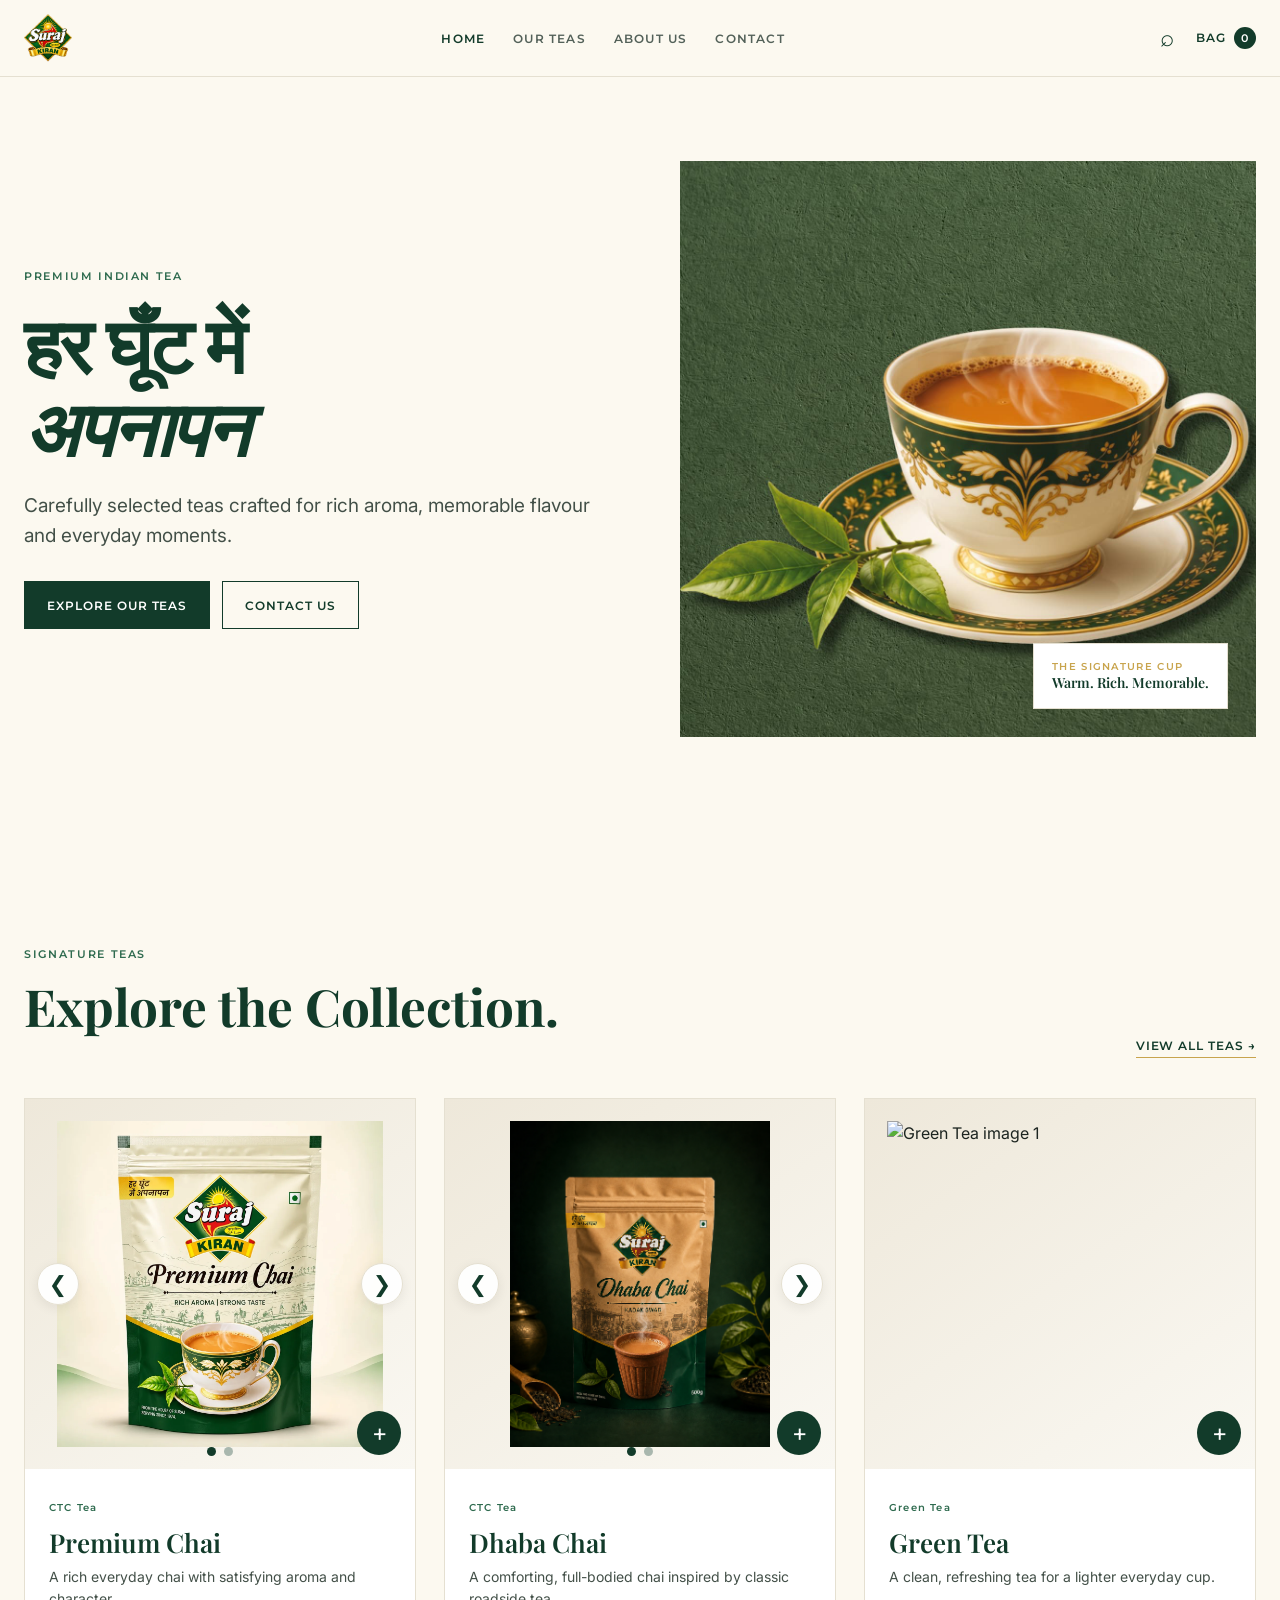
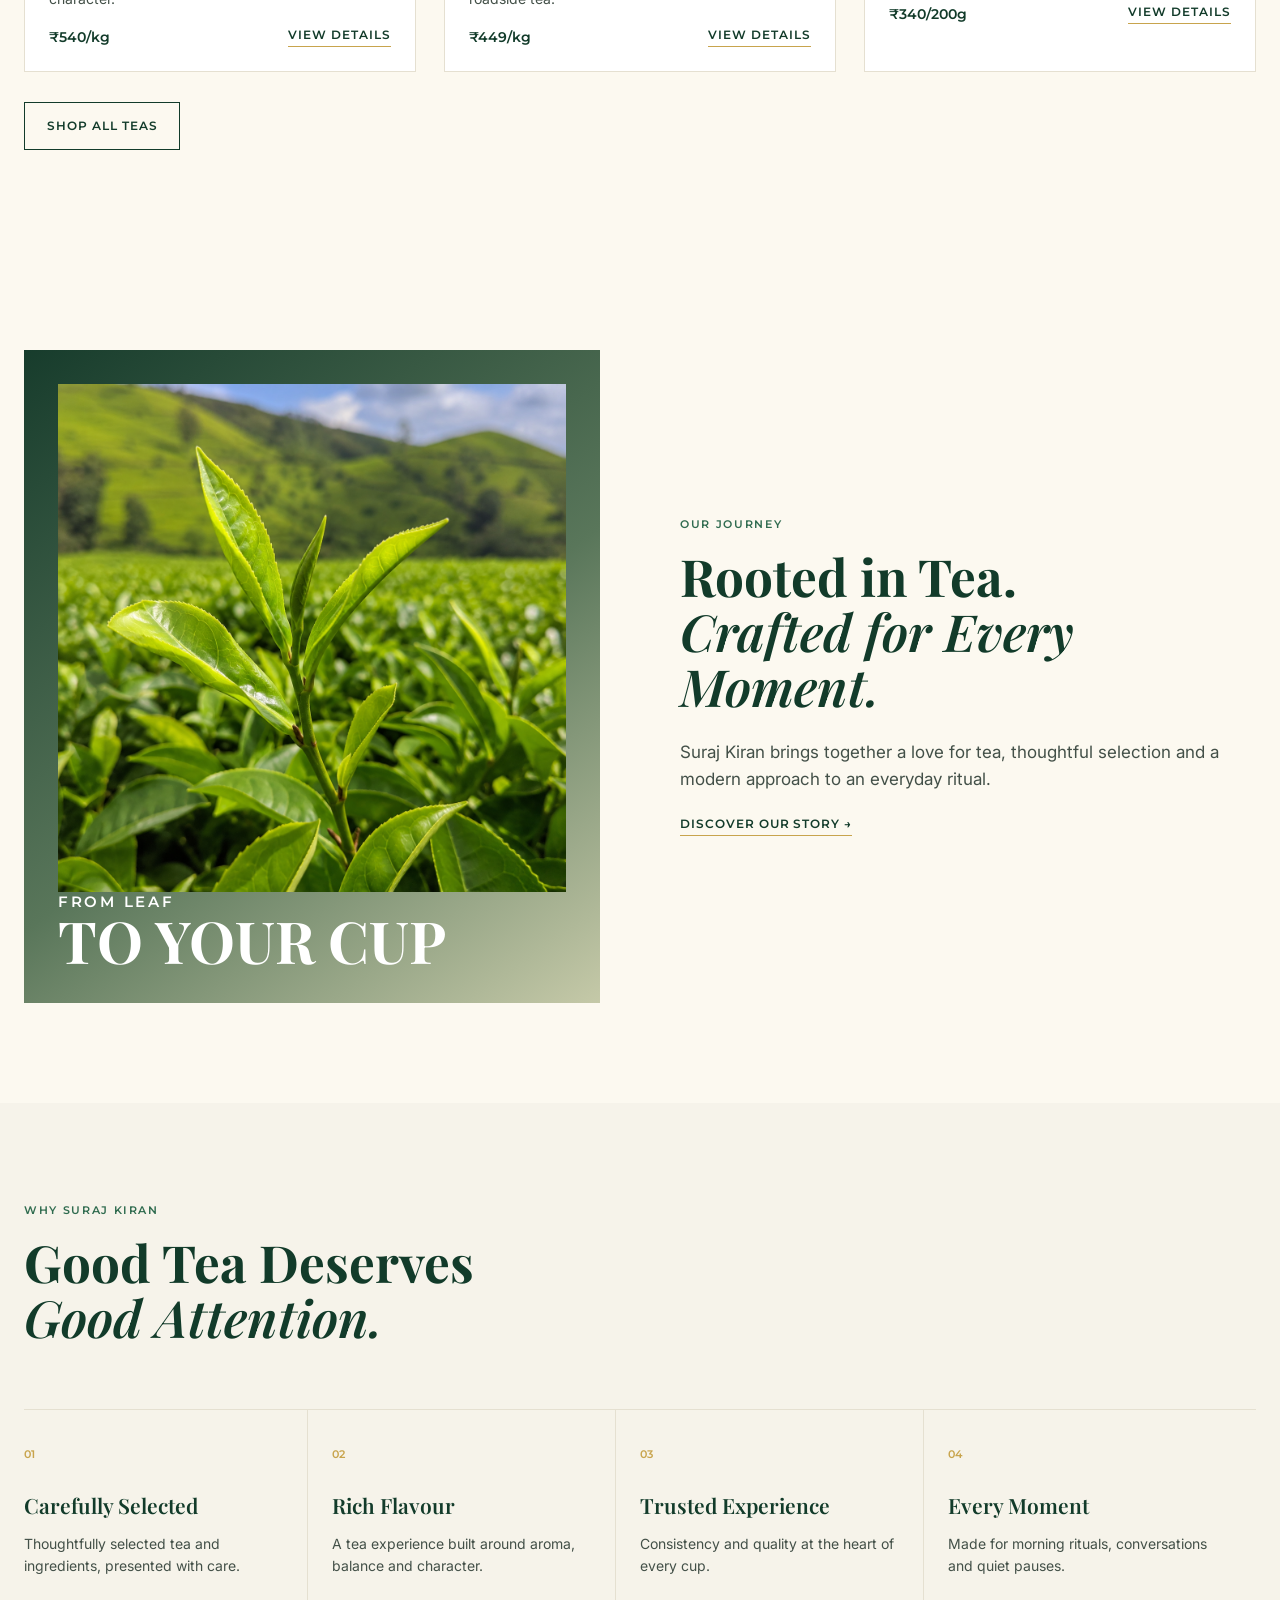
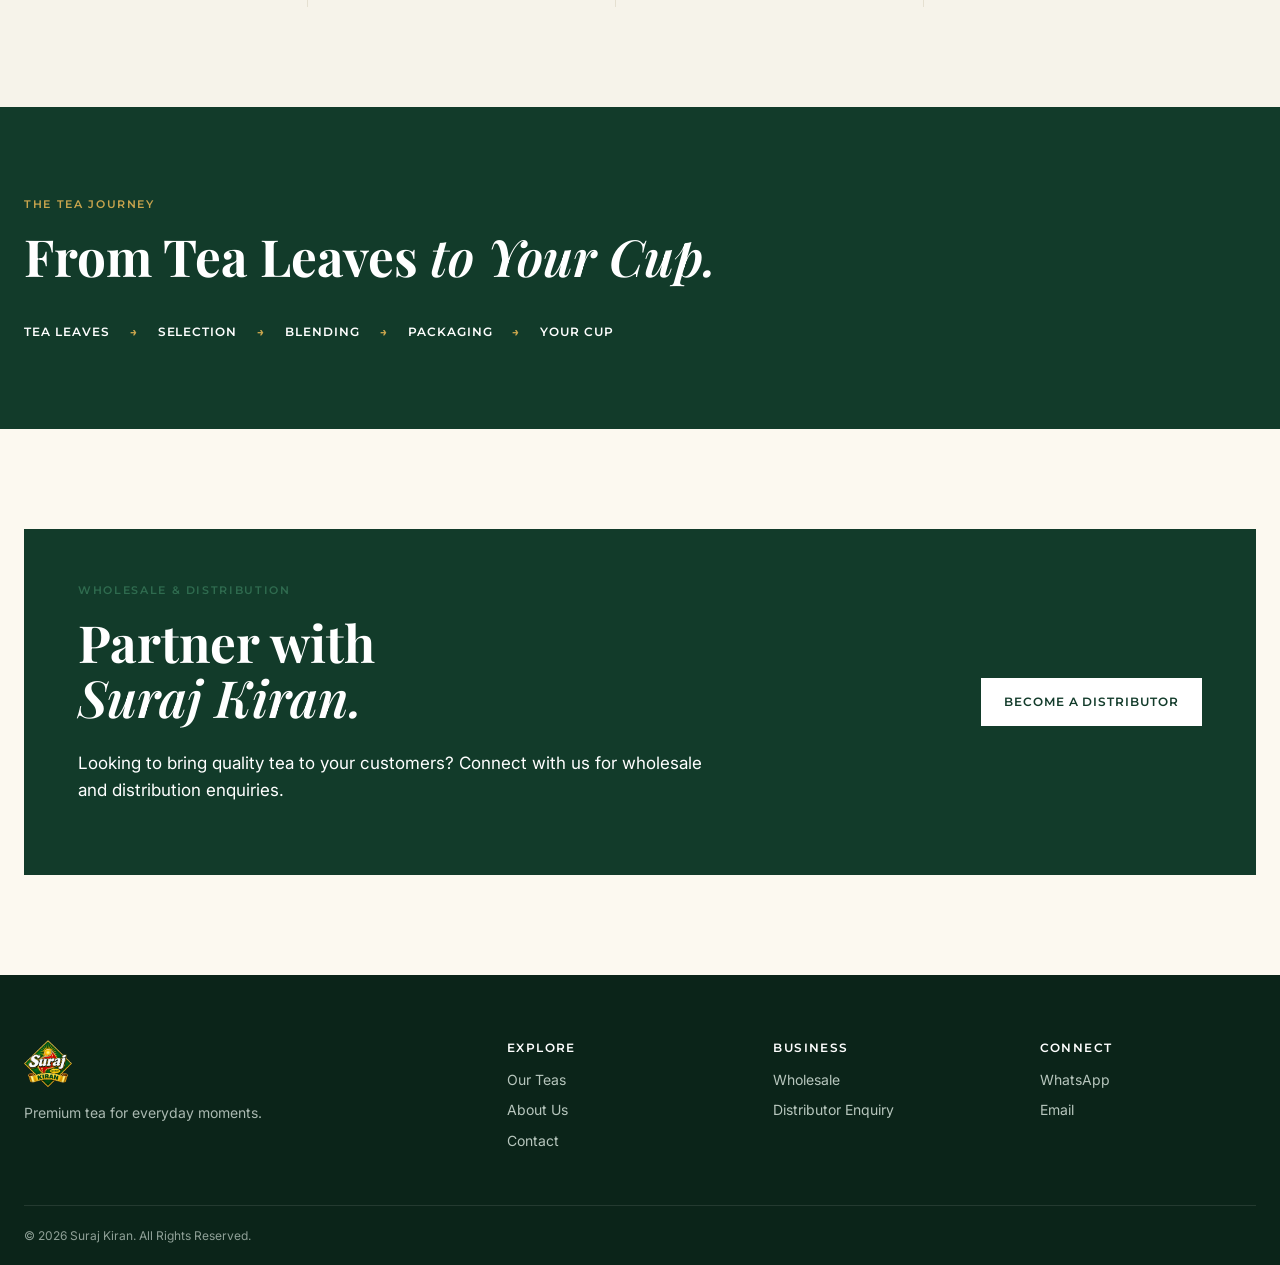
==== commit e6b12897: "Update index.html" ====
--- a/index.html
+++ b/index.html
@@ -77,7 +77,7 @@
       <div class="hero-art hero-photo">
         <img
           class="hero-cup-image"
-          src="cup with green background.png"
+          src="cup with green background.jpg"
           alt="Suraj Kiran tea cup"
         >
 
